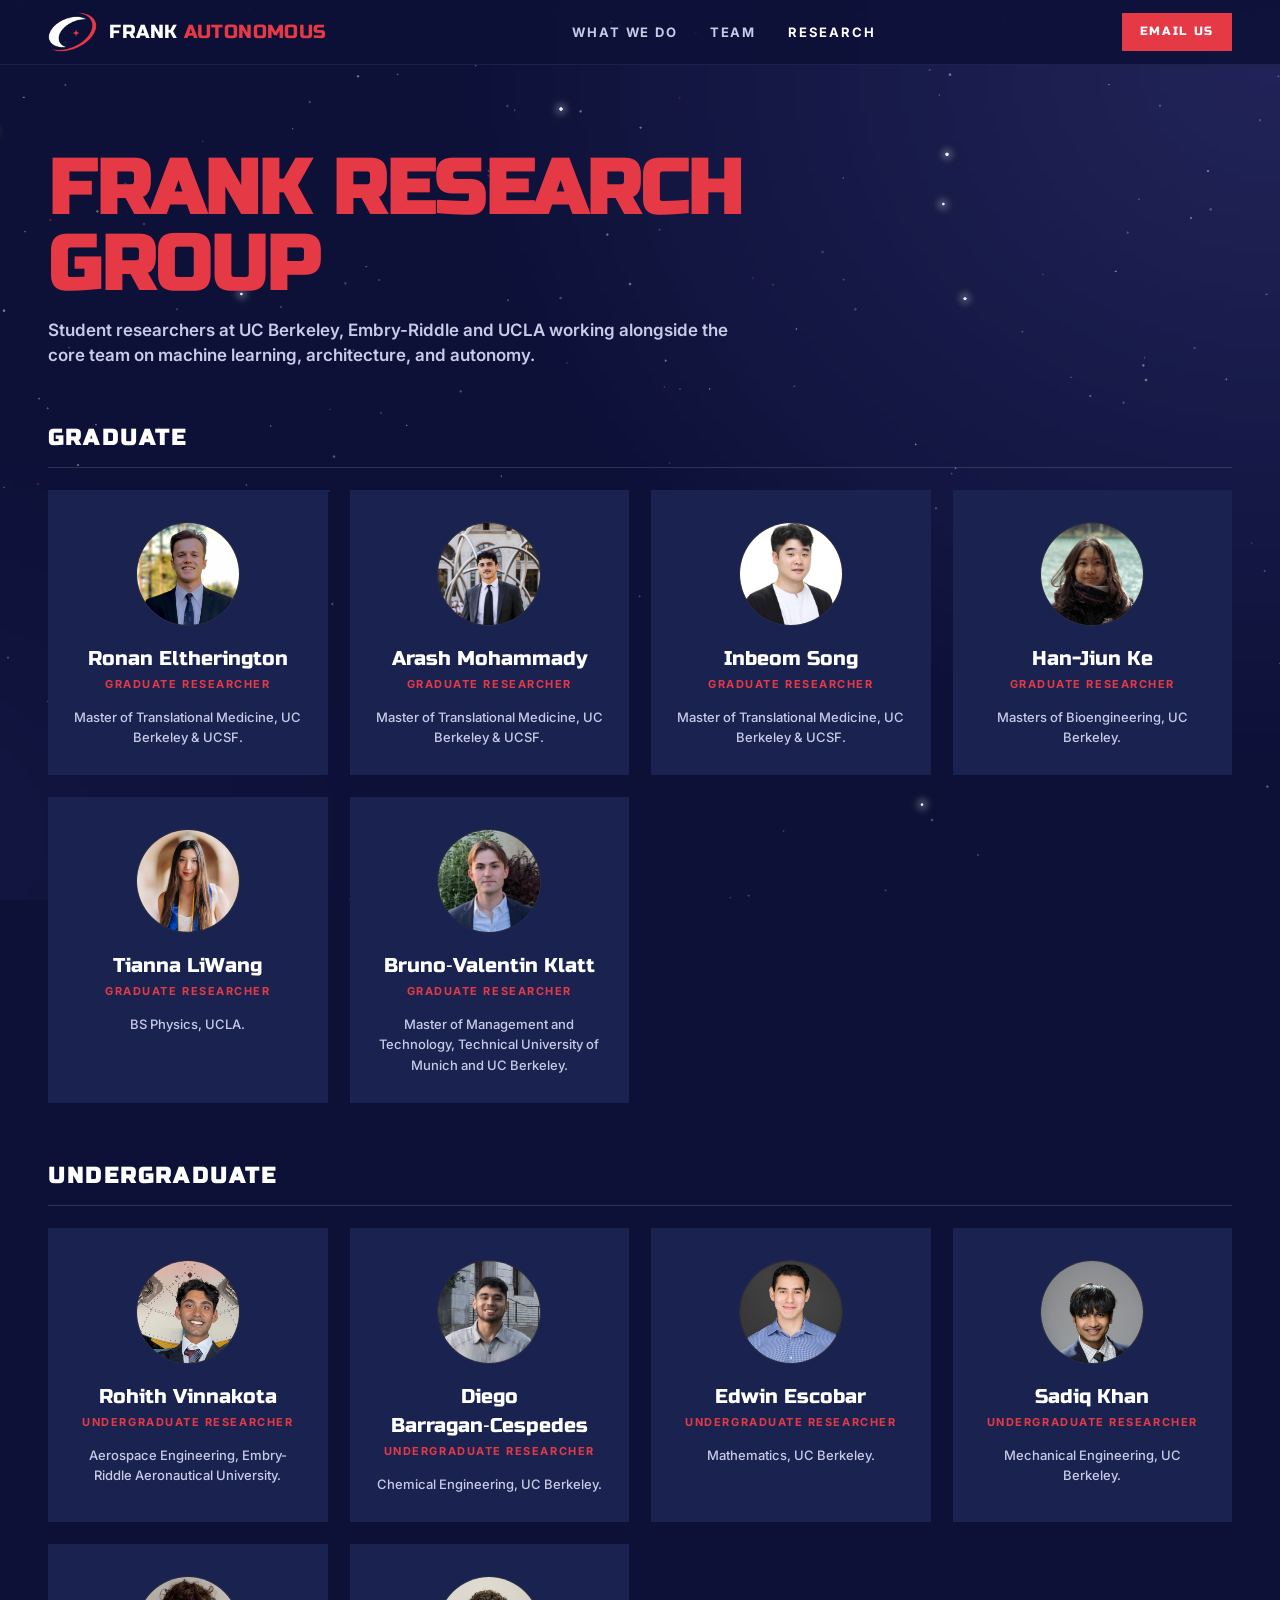
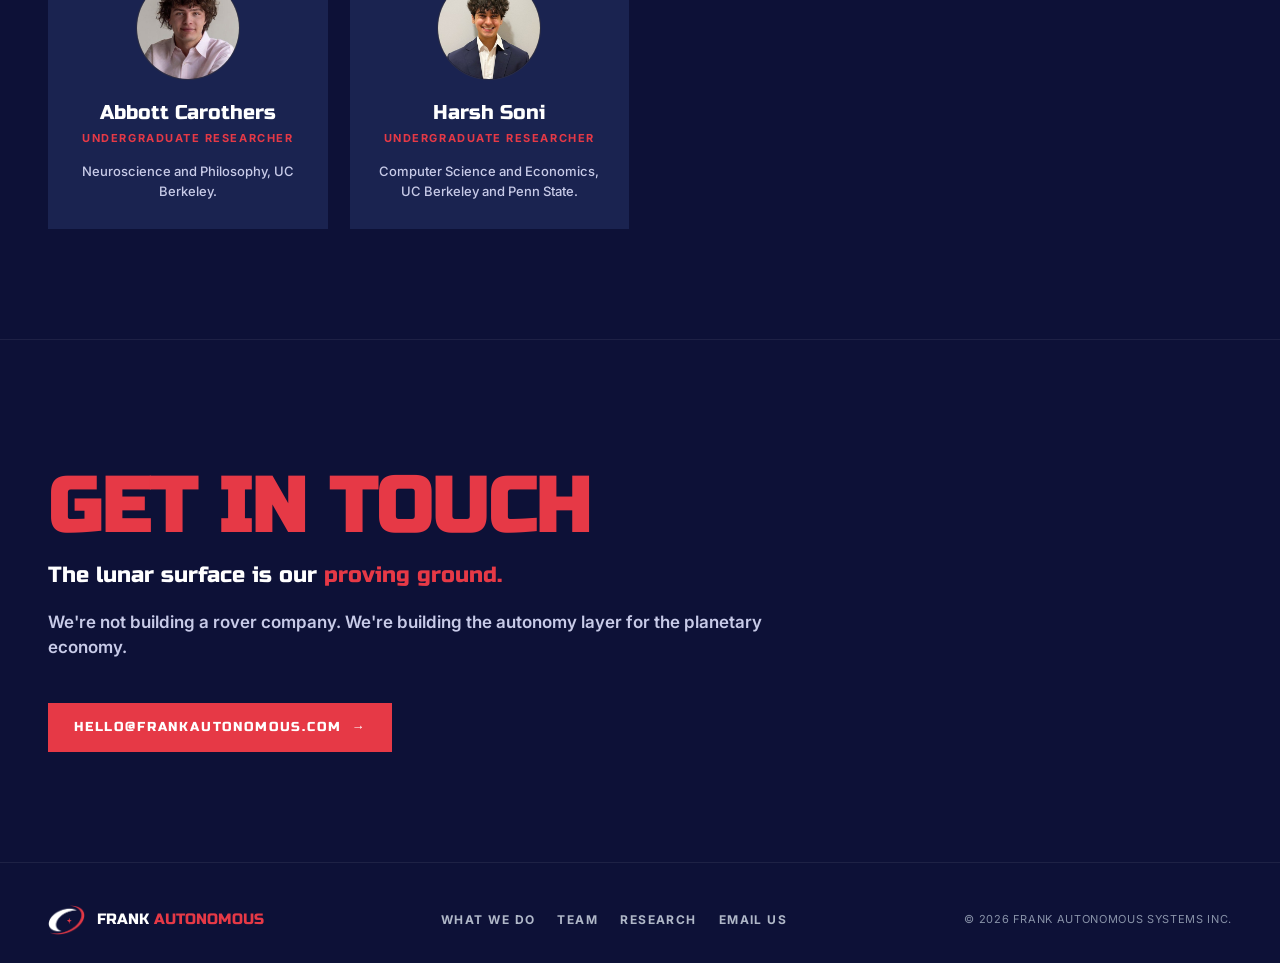
==== research/index.html @ 8f6e89c5 "Bring the site in line with the October deck Two partners join the home page: Alabama Space Accelera" ====
<!DOCTYPE html>
<html lang="en">
<head>
<meta charset="UTF-8" />
<meta name="viewport" content="width=device-width, initial-scale=1.0" />
<title>Research Group | FRANK Autonomous</title>
<meta name="description" content="Student researchers at UC Berkeley, Embry-Riddle and UCLA working alongside the core team on machine learning, architecture, and autonomy." />
<link rel="icon" type="image/png" href="/img/brand/favicon.png" />
<link rel="canonical" href="https://frankautonomous.com/research/" />

<!-- Open Graph / Twitter for link previews -->
<meta property="og:type" content="website" />
<meta property="og:url" content="https://frankautonomous.com/research/" />
<meta property="og:title" content="Research Group | FRANK Autonomous" />
<meta property="og:description" content="Student researchers at UC Berkeley, Embry-Riddle and UCLA working alongside the core team on machine learning, architecture, and autonomy." />
<meta property="og:image" content="https://frankautonomous.com/img/brand/og-card.png" />
<meta name="twitter:card" content="summary_large_image" />
<meta name="twitter:title" content="Research Group | FRANK Autonomous" />
<meta name="twitter:description" content="Student researchers at UC Berkeley, Embry-Riddle and UCLA working alongside the core team on machine learning, architecture, and autonomy." />
<meta name="twitter:image" content="https://frankautonomous.com/img/brand/og-card.png" />

<link rel="preconnect" href="https://fonts.googleapis.com" />
<link rel="preconnect" href="https://fonts.gstatic.com" crossorigin />
<link href="https://fonts.googleapis.com/css2?family=Russo+One&family=Inter:wght@400;500;600;700&display=swap" rel="stylesheet" />
<link rel="stylesheet" href="/css/site.css" />
</head>
<body>

<!-- ============== NAV ============== -->
<nav class="top">
  <div class="nav-inner">
    <a href="/" class="nav-brand">
      <img src="/img/brand/flight-mark.png" alt="FRANK Autonomous flight mark" />
      <span>FRANK <span class="as">AUTONOMOUS</span></span>
    </a>
    <div class="nav-links">
      <a href="/what/">What we do</a>
      <a href="/team/">Team</a>
      <a href="/research/" class="active">Research</a>
    </div>
    <a href="mailto:hello@frankautonomous.com" class="nav-cta">Email us</a>
    <button class="menu-toggle" aria-label="Menu" onclick="toggleMenu()">
      <svg width="24" height="24" viewBox="0 0 24 24" fill="none" stroke="currentColor" stroke-width="2">
        <line x1="3" y1="6"  x2="21" y2="6"/>
        <line x1="3" y1="12" x2="21" y2="12"/>
        <line x1="3" y1="18" x2="21" y2="18"/>
      </svg>
    </button>
  </div>
  <div class="mobile-menu" id="mobileMenu">
    <a href="/what/" onclick="toggleMenu()">What we do</a>
    <a href="/team/" onclick="toggleMenu()">Team</a>
    <a href="/research/" class="active" onclick="toggleMenu()">Research</a>
    <a href="mailto:hello@frankautonomous.com" onclick="toggleMenu()">Email us</a>
  </div>
</nav>

<section id="research" class="page">
  <div class="container">
    <div class="reveal">
      <h2 class="section-title">FRANK Research Group</h2>
      <p class="section-subtitle">
        Student researchers at UC Berkeley, Embry-Riddle and UCLA working alongside
        the core team on machine learning, architecture, and autonomy.
      </p>
    </div>

    <div class="subsection reveal">
      <h3 class="subsection-title">Graduate</h3>
      <div class="people-grid">
      <a class="member-card" href="https://www.linkedin.com/in/ronaneltherington/" target="_blank" rel="noopener noreferrer" aria-label="Ronan Eltherington on LinkedIn">
        <div class="member-photo">
          <img src="/img/people/ronan-eltherington.webp" alt="Ronan Eltherington" />
        </div>
        <div class="member-name">Ronan Eltherington</div>
        <div class="member-role">Graduate Researcher</div>
        <div class="member-bio">Master of Translational Medicine, UC Berkeley &amp; UCSF.</div>
      </a>
      <a class="member-card" href="https://www.linkedin.com/in/arash-mohammady07/" target="_blank" rel="noopener noreferrer" aria-label="Arash Mohammady on LinkedIn">
        <div class="member-photo">
          <img src="/img/people/arash-mohammady.webp" alt="Arash Mohammady" />
        </div>
        <div class="member-name">Arash Mohammady</div>
        <div class="member-role">Graduate Researcher</div>
        <div class="member-bio">Master of Translational Medicine, UC Berkeley &amp; UCSF.</div>
      </a>
      <a class="member-card" href="https://www.linkedin.com/in/inbeom-song-5173b2146/" target="_blank" rel="noopener noreferrer" aria-label="Inbeom Song on LinkedIn">
        <div class="member-photo">
          <img src="/img/people/inbeom-song.jpg" alt="Inbeom Song" />
        </div>
        <div class="member-name">Inbeom Song</div>
        <div class="member-role">Graduate Researcher</div>
        <div class="member-bio">Master of Translational Medicine, UC Berkeley &amp; UCSF.</div>
      </a>
      <a class="member-card" href="https://www.linkedin.com/in/han-jiun-ke/" target="_blank" rel="noopener noreferrer" aria-label="Han-Jiun Ke on LinkedIn">
        <div class="member-photo">
          <img src="/img/people/han-jiun-ke.jpg" alt="Han-Jiun Ke" />
        </div>
        <div class="member-name">Han-Jiun Ke</div>
        <div class="member-role">Graduate Researcher</div>
        <div class="member-bio">Masters of Bioengineering, UC Berkeley.</div>
      </a>
      <a class="member-card" href="https://www.linkedin.com/in/tianna-liwang/" target="_blank" rel="noopener noreferrer" aria-label="Tianna LiWang on LinkedIn">
        <div class="member-photo">
          <img src="/img/people/tianna-liwang.jpg" alt="Tianna LiWang" />
        </div>
        <div class="member-name">Tianna LiWang</div>
        <div class="member-role">Graduate Researcher</div>
        <div class="member-bio">BS Physics, UCLA.</div>
      </a>
      <a class="member-card" href="https://www.linkedin.com/in/bruno-valentin-klatt-a402b2197/" target="_blank" rel="noopener noreferrer" aria-label="Bruno-Valentin Klatt on LinkedIn">
        <div class="member-photo">
          <img src="/img/people/bruno-valentin-klatt.jpg" alt="Bruno-Valentin Klatt" />
        </div>
        <div class="member-name">Bruno&#8209;Valentin Klatt</div>
        <div class="member-role">Graduate Researcher</div>
        <div class="member-bio">Master of Management and Technology, Technical University of Munich and UC Berkeley.</div>
      </a>
      </div>
    </div>

    <div class="subsection reveal">
      <h3 class="subsection-title">Undergraduate</h3>
      <div class="people-grid">
      <a class="member-card" href="https://www.linkedin.com/in/rohith-vinnakota/" target="_blank" rel="noopener noreferrer" aria-label="Rohith Vinnakota on LinkedIn">
        <div class="member-photo">
          <img src="/img/people/rohith-vinnakota.jpg" alt="Rohith Vinnakota" />
        </div>
        <div class="member-name">Rohith Vinnakota</div>
        <div class="member-role">Undergraduate Researcher</div>
        <div class="member-bio">Aerospace Engineering, Embry-Riddle Aeronautical University.</div>
      </a>
      <div class="member-card">
        <div class="member-photo">
          <img src="/img/people/diego-barragan-cespedes.jpg" alt="Diego Barragan-Cespedes" />
        </div>
        <div class="member-name">Diego Barragan&#8209;Cespedes</div>
        <div class="member-role">Undergraduate Researcher</div>
        <div class="member-bio">Chemical Engineering, UC Berkeley.</div>
      </div>
      <a class="member-card" href="https://www.linkedin.com/in/edwin-escobar04/" target="_blank" rel="noopener noreferrer" aria-label="Edwin Escobar on LinkedIn">
        <div class="member-photo">
          <img src="/img/people/edwin-escobar.jpg" alt="Edwin Escobar" />
        </div>
        <div class="member-name">Edwin Escobar</div>
        <div class="member-role">Undergraduate Researcher</div>
        <div class="member-bio">Mathematics, UC Berkeley.</div>
      </a>
      <a class="member-card" href="https://www.linkedin.com/in/sadiq-khan-317776371/" target="_blank" rel="noopener noreferrer" aria-label="Sadiq Khan on LinkedIn">
        <div class="member-photo">
          <img src="/img/people/sadiq-khan.jpg" alt="Sadiq Khan" />
        </div>
        <div class="member-name">Sadiq Khan</div>
        <div class="member-role">Undergraduate Researcher</div>
        <div class="member-bio">Mechanical Engineering, UC Berkeley.</div>
      </a>
      <div class="member-card">
        <div class="member-photo">
          <img src="/img/people/abbott-carothers.jpg" alt="Abbott Carothers" />
        </div>
        <div class="member-name">Abbott Carothers</div>
        <div class="member-role">Undergraduate Researcher</div>
        <div class="member-bio">Neuroscience and Philosophy, UC Berkeley.</div>
      </div>
      <a class="member-card" href="https://www.linkedin.com/in/harsh-soni46/" target="_blank" rel="noopener noreferrer" aria-label="Harsh Soni on LinkedIn">
        <div class="member-photo">
          <img src="/img/people/harsh-soni.jpg" alt="Harsh Soni" />
        </div>
        <div class="member-name">Harsh Soni</div>
        <div class="member-role">Undergraduate Researcher</div>
        <div class="member-bio">Computer Science and Economics, UC Berkeley and Penn State.</div>
      </a>
      </div>
</div>
  </div>
</section>

<section id="contact" class="cta-section">
  <div class="container">
    <div class="cta-head reveal">
      <h2>Get in touch</h2>
      <div class="cta-sub">The lunar surface is our <span class="accent">proving ground.</span></div>
      <div class="cta-vision">We're not building a rover company. We're building the autonomy layer for the planetary economy.</div>
    </div>

    <div class="ask-cta reveal">
      <a href="mailto:hello@frankautonomous.com" class="btn btn-primary">
        hello@frankautonomous.com <span class="arr">→</span>
      </a>
    </div>
  </div>
</section>

<footer>
  <div class="container">
    <div class="footer-grid">
      <div class="footer-brand">
        <img src="/img/brand/flight-mark.png" alt="FRANK Autonomous flight mark" />
        <span>FRANK <span class="as">AUTONOMOUS</span></span>
      </div>
      <div class="footer-links">
        <a href="/what/">What we do</a>
        <a href="/team/">Team</a>
        <a href="/research/">Research</a>
          <a href="mailto:hello@frankautonomous.com">Email us</a>
      </div>
      <div class="footer-meta">© 2026 FRANK AUTONOMOUS SYSTEMS INC.</div>
    </div>
  </div>
</footer>

<script src="/js/site.js"></script>

</body>
</html>
---- css/site.css ----
:root {
    /* Brand kit - June 2026 */
    --deep-space:   #0D1137;   /* Deep Space - backgrounds */
    --orbit-indigo: #1A2350;   /* Orbit Indigo - cards, panels */
    --indigo-hover: #232D5F;   /* hover state, derived */
    --space-deep:   #080B26;   /* darkest, derived */

    --signal-red:   #E63946;   /* Signal Red - Command, default accent */
    --red-deep:     #C42F3B;

    --lunar-white:  #FFFFFF;   /* Lunar White - titles, FRANK */
    --starlight:    #C8CBE8;   /* Starlight - body text on dark */
    --slate:        #B0B8C8;   /* Slate - secondary text */
    --muted:        #8892A8;   /* Muted - captions */

    --line:        rgba(255,255,255,0.07);
    --line-2:      rgba(255,255,255,0.14);

    --display: 'Russo One', sans-serif;
    --body:    'Inter', sans-serif;

    --max: 1240px;
  }

  * { margin: 0; padding: 0; box-sizing: border-box; }
  html { scroll-behavior: smooth; }
  body {
    background: var(--deep-space);
    color: var(--lunar-white);
    font-family: var(--body);
    font-weight: 400;
    line-height: 1.45;
    overflow-x: hidden;
    -webkit-font-smoothing: antialiased;
  }
  a { color: inherit; text-decoration: none; }
  img { max-width: 100%; display: block; }

  /* Deep Space starfield (fixed pseudo-element - mobile-safe) */
  body::before {
    content: '';
    position: fixed; inset: 0;
    background: url('/img/brand/bg-starfield.png') center / cover no-repeat var(--deep-space);
    pointer-events: none;
    z-index: 0;
  }

  .container { max-width: var(--max); margin: 0 auto; padding: 0 28px; position: relative; z-index: 1; }

  /* ========== NAV ========== */
  nav.top {
    position: fixed; top: 0; left: 0; right: 0;
    z-index: 100;
    background: rgba(13,17,55,0.88);
    border-bottom: 1px solid var(--line);
  }
  .nav-inner {
    max-width: var(--max);
    margin: 0 auto;
    padding: 12px 28px;
    display: flex;
    align-items: center;
    justify-content: space-between;
  }
  .nav-brand {
    display: flex; align-items: center; gap: 12px;
    font-family: var(--display);
    font-size: 19px;
    letter-spacing: 0.02em;
  }
  .nav-brand img { height: 40px; width: auto; }
  .nav-brand .as { color: var(--signal-red); }

  .nav-links { display: flex; gap: 32px; align-items: center; }
  .nav-links a {
    font-family: var(--body);
    font-size: 13px;
    font-weight: 700;
    letter-spacing: 0.14em;
    text-transform: uppercase;
    color: var(--starlight);
    transition: color 0.15s;
  }
  .nav-links a:hover { color: var(--signal-red); }
  .nav-links a.active { color: var(--lunar-white); }

  .nav-cta {
    padding: 10px 18px;
    background: var(--signal-red);
    color: var(--lunar-white);
    font-family: var(--display);
    font-size: 12px;
    letter-spacing: 0.14em;
    text-transform: uppercase;
    border: none;
    cursor: pointer;
    transition: background 0.15s;
  }
  .nav-cta:hover { background: var(--red-deep); }

  .menu-toggle { display: none; background: none; border: none; color: var(--lunar-white); cursor: pointer; }

  /* ========== HERO ========== */
  .hero {
    min-height: calc(100vh - 64px);
    padding: 110px 0 90px;
    position: relative;
    display: flex;
    align-items: center;
  }
  .hero-grid {
    display: flex;
    flex-direction: column;
    align-items: center;
    text-align: center;
    gap: 36px;
    width: 100%;
  }

  /* Stacked lockup: flight mark left, FRANK / AUTONOMOUS right */
  .hero-lockup {
    display: flex;
    align-items: center;
    justify-content: center;
    gap: clamp(26px, 4vw, 48px);
  }
  .hero-lockup img {
    width: clamp(150px, 21vw, 235px);
    height: auto;
  }
  h1.hero-title {
    font-family: var(--display);
    font-size: clamp(56px, 9vw, 118px);
    line-height: 0.95;
    letter-spacing: 0.01em;
    text-align: left;
    margin-bottom: 0;
  }
  h1.hero-title .as {
    display: block;
    color: var(--signal-red);
    font-size: 0.475em;
    letter-spacing: 0.06em;
    line-height: 1.15;
  }

  .hero-sub {
    font-size: 22px;
    font-weight: 600;
    color: var(--starlight);
    max-width: 600px;
    margin: 0 auto;
    line-height: 1.35;
  }
  .hero-sub strong { color: var(--lunar-white); font-weight: 700; }

  .hero-actions { display: flex; gap: 14px; flex-wrap: wrap; justify-content: center; }

  /* Proof-of-work chip strip beneath hero copy */
  .proof-strip {
    display: flex;
    flex-wrap: wrap;
    gap: 10px;
    justify-content: center;
    max-width: 720px;
    margin: 0 auto;
  }
  .proof-chip {
    font-family: var(--body);
    font-size: 11px;
    letter-spacing: 0.14em;
    text-transform: uppercase;
    color: var(--starlight);
    padding: 7px 12px;
    border: 1px solid var(--line-2);
    background: rgba(255,255,255,0.02);
  }
  .proof-chip .dot {
    display: inline-block;
    width: 6px; height: 6px;
    background: var(--signal-red);
    border-radius: 50%;
    margin-right: 8px;
    vertical-align: middle;
  }
  .proof-break { flex-basis: 100%; height: 0; }
  .proof-chip.hl {
    border-color: rgba(230,57,70,0.5);
    color: var(--lunar-white);
  }

  .btn {
    padding: 15px 26px;
    font-family: var(--display);
    font-size: 13px;
    letter-spacing: 0.14em;
    text-transform: uppercase;
    cursor: pointer;
    transition: background 0.15s, color 0.15s;
    border: none;
    display: inline-flex;
    align-items: center;
    gap: 10px;
  }
  .btn-primary { background: var(--signal-red); color: var(--lunar-white); }
  .btn-primary:hover { background: var(--red-deep); }
  .btn-ghost {
    background: transparent;
    color: var(--lunar-white);
    border: 1px solid var(--line-2);
  }
  .btn-ghost:hover { border-color: var(--signal-red); color: var(--signal-red); }
  .btn .arr { transition: transform 0.15s; }
  .btn:hover .arr { transform: translateX(4px); }

  /* ========== SECTIONS ========== */
  section { padding: 110px 0; position: relative; }
  section.page { padding-top: 152px; }

  h2.section-title {
    font-family: var(--display);
    font-size: clamp(40px, 6vw, 76px);
    line-height: 1.0;
    letter-spacing: -0.005em;
    color: var(--signal-red);
    text-transform: uppercase;
    margin-bottom: 14px;
    max-width: 900px;
  }
  h2.section-title.white { color: var(--lunar-white); }
  h2.section-title.white .accent { color: var(--signal-red); }
  h2.section-title .accent { color: var(--lunar-white); }

  .section-subtitle {
    font-family: var(--body);
    font-weight: 600;
    font-size: 17px;
    color: var(--starlight);
    margin-bottom: 56px;
    max-width: 720px;
  }

  /* ========== SOLUTION CARDS ========== */
  .solution-grid {
    display: grid;
    grid-template-columns: repeat(3, 1fr);
    gap: 22px;
  }
  .sol-card {
    background: var(--orbit-indigo);
    padding: 44px 32px 38px;
    text-align: center;
    transition: background 0.2s;
  }
  .sol-card:hover { background: var(--indigo-hover); }
  .sol-card .icon {
    width: 64px; height: 64px;
    margin: 4px auto 24px;
    color: var(--lunar-white);
  }
  .sol-card h3 {
    font-family: var(--display);
    font-size: 22px;
    color: var(--signal-red);
    letter-spacing: 0.05em;
    margin-bottom: 16px;
  }
  .sol-card .expand {
    font-size: 11px;
    font-weight: 500;
    letter-spacing: 0.12em;
    text-transform: uppercase;
    color: var(--muted);
    margin: -10px 0 14px;
  }
  .sol-card p {
    color: var(--starlight);
    font-size: 15px;
    font-weight: 600;
    line-height: 1.5;
  }

  /* ========== PEOPLE ========== */
  /* Every person - team, advisory board, research group - gets the same box:
     one four-column grid, so cards match in width across sections and in
     height across a row. */
  .people-grid {
    display: grid;
    grid-template-columns: repeat(4, 1fr);
    gap: 22px;
  }
  /* The Team is three people; three across fills the row instead of
     leaving a fourth column empty. */
  .people-grid.three { grid-template-columns: repeat(3, 1fr); }
  /* The Team is the section investors look at first, and its cards are wider
     than the four-across ones, so the avatars scale up to match. */
  .people-grid.three .member-photo {
    width: 150px;
    height: 150px;
    margin-bottom: 22px;
  }
  .member-card {
    display: flex;
    flex-direction: column;
    padding: 32px 26px 28px;
    background: var(--orbit-indigo);
    text-align: center;
    transition: background 0.2s;
  }
  .member-card:hover { background: var(--indigo-hover); }
  .member-photo {
    width: 104px;
    height: 104px;
    border-radius: 50%;
    background: var(--space-deep);
    border: 1px solid var(--line-2);
    display: flex; align-items: center; justify-content: center;
    margin: 0 auto 18px;
    color: var(--muted);
    font-family: var(--body);
    font-size: 11px;
    letter-spacing: 0.1em;
    text-transform: uppercase;
    overflow: hidden;
  }
  .member-photo img { width: 100%; height: 100%; object-fit: cover; }
  .member-name {
    font-family: var(--display);
    font-size: 20px;
    margin-bottom: 4px;
  }
  .member-role {
    font-family: var(--body);
    font-weight: 700;
    font-size: 11px;
    color: var(--signal-red);
    letter-spacing: 0.14em;
    text-transform: uppercase;
    margin-bottom: 14px;
  }
  .member-bio {
    color: var(--starlight);
    font-size: 13px;
    font-weight: 500;
    line-height: 1.55;
  }

  .member-card:focus-visible {
    outline: 2px solid var(--signal-red);
    outline-offset: 3px;
  }

  /* ========== SUBSECTIONS (Research Group tiers) ========== */
  .subsection + .subsection { margin-top: 58px; }
  .subsection-title {
    font-family: var(--display);
    font-size: 22px;
    letter-spacing: 0.1em;
    text-transform: uppercase;
    color: var(--lunar-white);
    margin: 0 0 22px;
    padding-bottom: 12px;
    border-bottom: 1px solid var(--line-2);
  }

  /* Placeholder (unfilled) slots */
  .member-card.open {
    background: transparent;
    border: 1px dashed var(--line-2);
    display: flex;
    flex-direction: column;
    justify-content: center;
  }
  .member-card.open:hover {
    background: rgba(255,255,255,0.02);
    border-color: rgba(230,57,70,0.45);
  }
  .member-card.open .member-photo {
    background: transparent;
    border-style: dashed;
    color: var(--muted);
    font-family: var(--display);
    font-size: 18px;
    letter-spacing: 0.08em;
  }
  .member-card.open .member-name {
    color: var(--slate);
    font-size: 17px;
  }
  .member-card.open .member-role { color: var(--muted); margin-bottom: 0; }

  /* ========== PARTNERS ========== */
  .partners-grid {
    display: grid;
    grid-template-columns: repeat(3, 1fr);
    gap: 18px;
  }
  .partner-card {
    background: var(--orbit-indigo);
    border: 1px solid var(--line);
    min-height: 132px;
    padding: 26px 22px;
    display: flex;
    flex-direction: column;
    align-items: center;
    justify-content: flex-start;
    gap: 16px;
    text-align: center;
    transition: background 0.2s, border-color 0.2s;
  }
  .partner-card.no-logo { justify-content: center; }
  /* Supplied logos are dark-on-white or full-bleed colour, so they sit on a
     light plate rather than straight on the Deep Space panel. */
  .partner-logo {
    width: 100%;
    height: 104px;
    background: var(--lunar-white);
    display: flex;
    align-items: center;
    justify-content: center;
    padding: 16px 22px;
  }
  .partner-logo img { max-height: 100%; max-width: 100%; width: auto; object-fit: contain; }
  .partner-card:hover {
    background: var(--indigo-hover);
    border-color: rgba(230,57,70,0.4);
  }
  .partner-card:focus-visible {
    outline: 2px solid var(--signal-red);
    outline-offset: 3px;
  }
  .partner-name {
    font-family: var(--display);
    font-size: clamp(16px, 1.5vw, 19px);
    line-height: 1.22;
    letter-spacing: 0.02em;
  }

  /* ========== CTA / CONTACT ========== */
  .cta-section {
    padding: 130px 0 110px;
    border-top: 1px solid var(--line);
  }
  .cta-head { text-align: left; max-width: 920px; }
  .cta-section h2 {
    font-family: var(--display);
    font-size: clamp(40px, 6vw, 76px);
    line-height: 1.0;
    margin-bottom: 14px;
    text-transform: uppercase;
    color: var(--signal-red);
  }
  .cta-section h2 .accent { color: var(--lunar-white); }
  .cta-section .cta-sub {
    font-family: var(--display);
    font-size: 22px;
    color: var(--lunar-white);
    margin-bottom: 8px;
  }
  .cta-section .cta-sub .accent { color: var(--signal-red); }
  .cta-section .cta-vision {
    font-family: var(--body);
    font-weight: 600;
    font-size: 17px;
    color: var(--starlight);
    line-height: 1.5;
    max-width: 720px;
    margin-top: 18px;
  }
  .ask-cta { margin-top: 42px; }

  /* ========== FOOTER ========== */
  footer {
    padding: 42px 0 28px;
    border-top: 1px solid var(--line);
  }
  .footer-grid {
    display: flex;
    justify-content: space-between;
    align-items: center;
    flex-wrap: wrap;
    gap: 22px;
  }
  .footer-brand {
    display: flex;
    align-items: center;
    gap: 12px;
    font-family: var(--display);
    font-size: 15px;
  }
  .footer-brand img { height: 30px; width: auto; }
  .footer-brand .as { color: var(--signal-red); }
  .footer-meta {
    font-family: var(--body);
    font-size: 11px;
    color: var(--muted);
    letter-spacing: 0.06em;
  }
  .footer-links { display: flex; flex-wrap: wrap; gap: 12px 22px; }
  .footer-links a {
    font-family: var(--body);
    font-weight: 700;
    font-size: 12px;
    color: var(--slate);
    transition: color 0.15s;
    text-transform: uppercase;
    letter-spacing: 0.12em;
  }
  .footer-links a:hover { color: var(--signal-red); }

  /* ========== SCROLL REVEAL ========== */
  .reveal {
    opacity: 0;
    transform: translateY(18px);
    transition: opacity 0.7s ease, transform 0.7s ease;
  }
  .reveal.in {
    opacity: 1;
    transform: translateY(0);
  }

  /* ========== RESPONSIVE ========== */
  @media (max-width: 900px) {
    .nav-links { display: none; }
    .menu-toggle { display: block; }
    .nav-cta { display: none; }
    .hero { padding-top: 110px; }
    .hero-lockup { flex-direction: column; gap: 30px; }
    .solution-grid { grid-template-columns: 1fr; }
    .people-grid, .people-grid.three { grid-template-columns: repeat(2, 1fr); }
    section { padding: 78px 0; }
    .footer-grid { flex-direction: column; align-items: flex-start; }
  }

  @media (max-width: 1080px) {
    .partners-grid { grid-template-columns: repeat(2, 1fr); }
  }

  /* The contact button carries a 25-character address; at the narrowest
     phone widths it needs to give back some padding and tracking. */
  @media (max-width: 400px) {
    .btn { padding: 14px 18px; font-size: 11px; letter-spacing: 0.1em; }
  }

  @media (max-width: 620px) {
    .people-grid, .people-grid.three { grid-template-columns: 1fr; }
  }

  @media (max-width: 520px) {
    .partners-grid { grid-template-columns: 1fr; }
  }

  /* Mobile menu */
  .mobile-menu {
    display: none;
    position: fixed; top: 64px; left: 0; right: 0;
    background: rgba(13,17,55,0.97);
    border-bottom: 1px solid var(--line);
    padding: 22px 28px;
    z-index: 99;
  }
  .mobile-menu.open { display: flex; flex-direction: column; gap: 16px; }
  .mobile-menu a {
    font-family: var(--body);
    font-weight: 700;
    font-size: 14px;
    letter-spacing: 0.12em;
    color: var(--starlight);
    text-transform: uppercase;
  }
  .mobile-menu a.active { color: var(--signal-red); }

  /* Copy-to-clipboard toast (email fallback) */
  .toast {
    position: fixed;
    left: 50%;
    bottom: 32px;
    transform: translateX(-50%) translateY(16px);
    background: var(--orbit-indigo);
    border: 1px solid var(--signal-red);
    color: var(--lunar-white);
    font-family: var(--body);
    font-weight: 600;
    font-size: 14px;
    padding: 13px 20px;
    z-index: 200;
    opacity: 0;
    pointer-events: none;
    transition: opacity 0.25s ease, transform 0.25s ease;
    box-shadow: 0 8px 30px rgba(0,0,0,0.45);
  }
  .toast.show {
    opacity: 1;
    transform: translateX(-50%) translateY(0);
  }
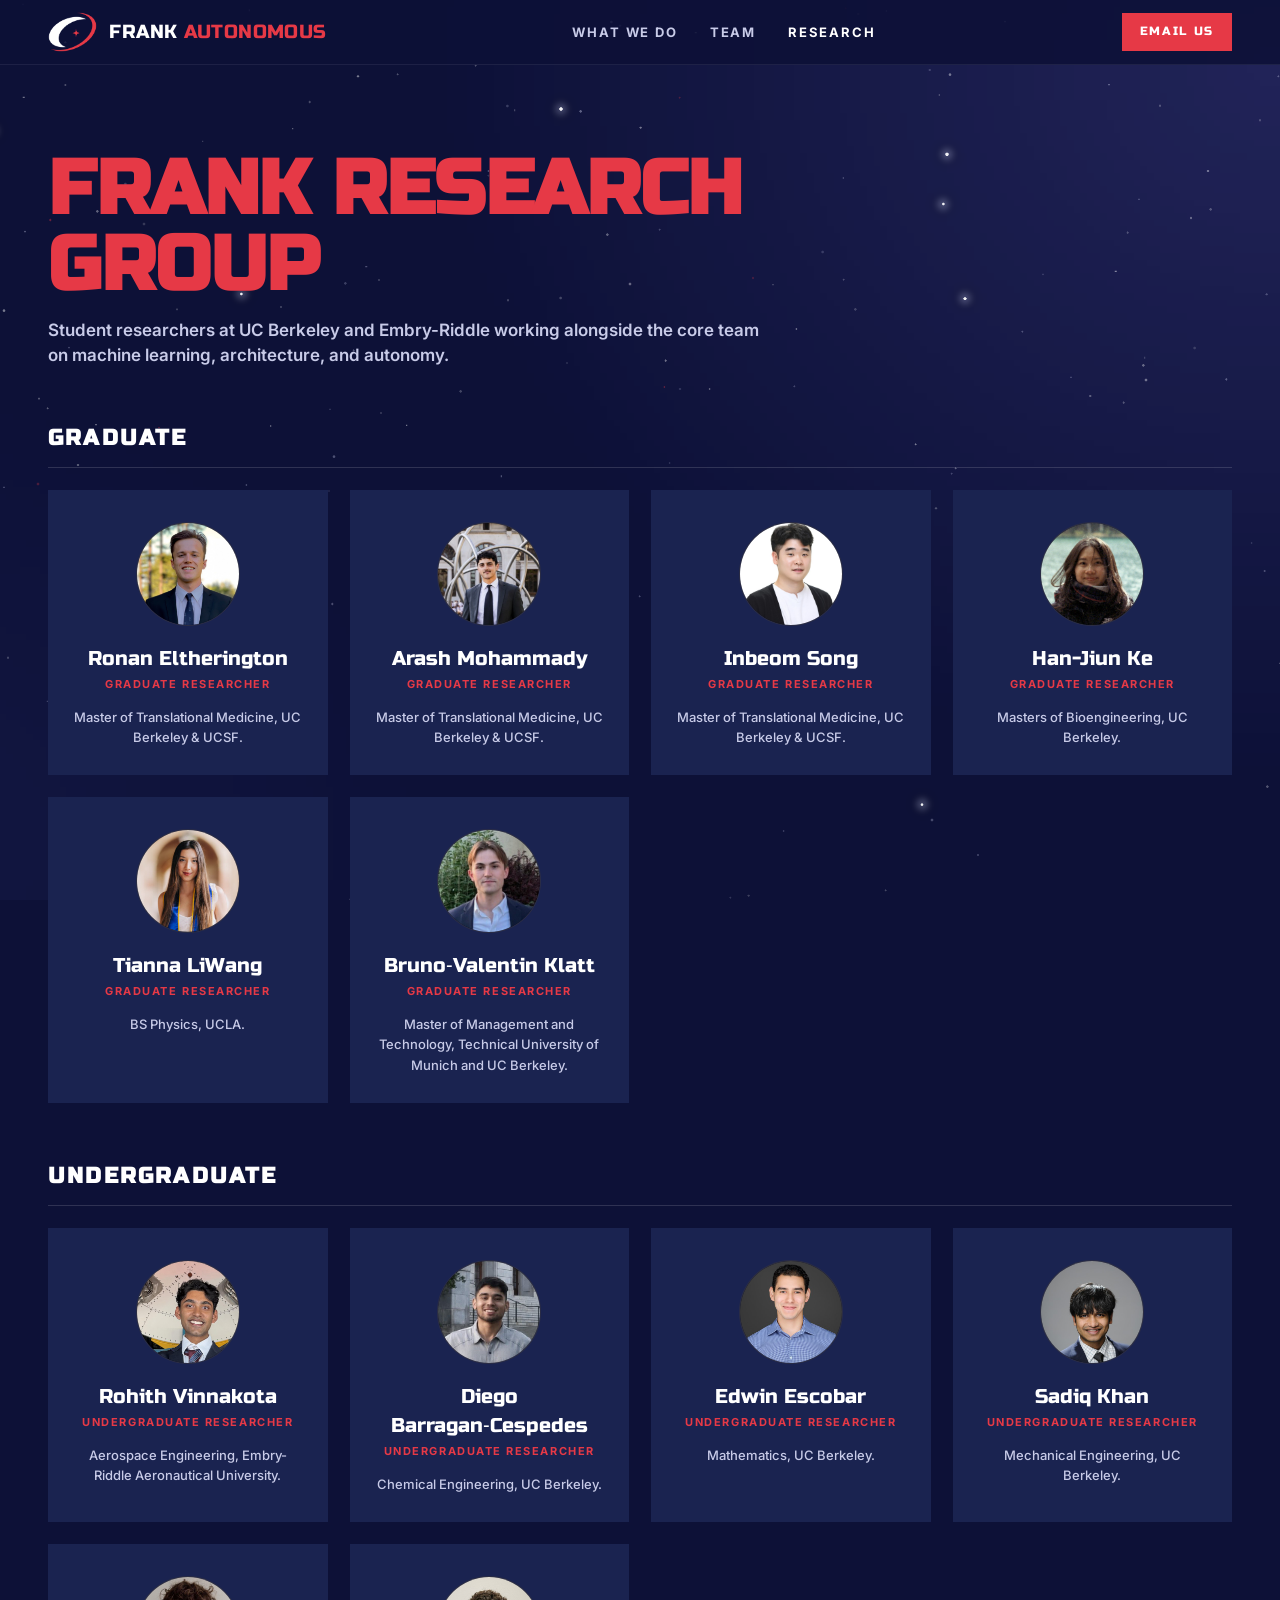
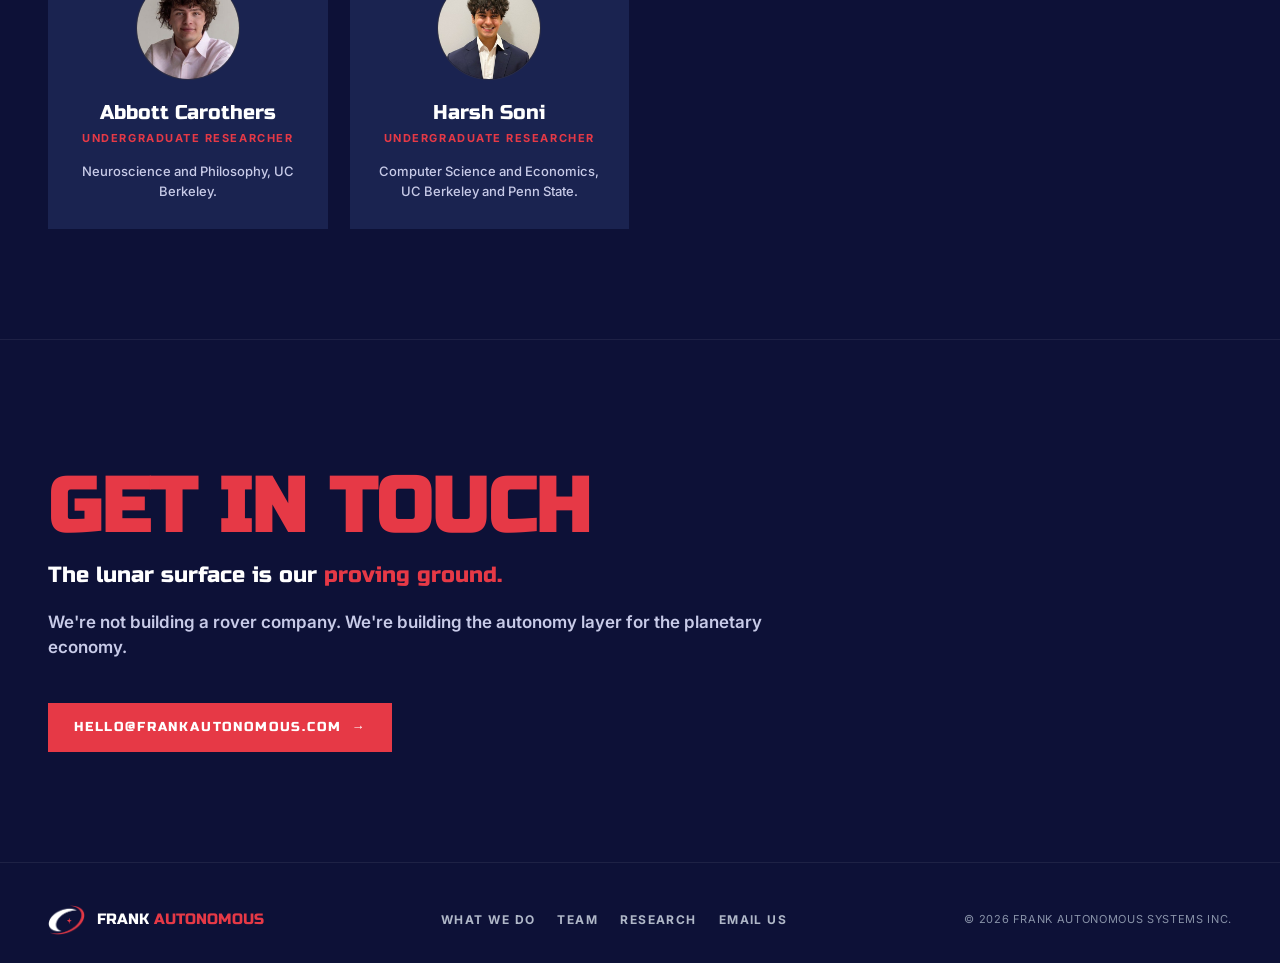
==== commit 195714ab: "Move the site to frank.space CNAME, canonical and link-preview URLs on all four pages now point at f" ====
--- a/research/index.html
+++ b/research/index.html
@@ -4,20 +4,20 @@
 <meta charset="UTF-8" />
 <meta name="viewport" content="width=device-width, initial-scale=1.0" />
 <title>Research Group | FRANK Autonomous</title>
-<meta name="description" content="Student researchers at UC Berkeley, Embry-Riddle and UCLA working alongside the core team on machine learning, architecture, and autonomy." />
+<meta name="description" content="Student researchers at UC Berkeley and Embry-Riddle working alongside the core team on machine learning, architecture, and autonomy." />
 <link rel="icon" type="image/png" href="/img/brand/favicon.png" />
-<link rel="canonical" href="https://frankautonomous.com/research/" />
+<link rel="canonical" href="https://frank.space/research/" />
 
 <!-- Open Graph / Twitter for link previews -->
 <meta property="og:type" content="website" />
-<meta property="og:url" content="https://frankautonomous.com/research/" />
+<meta property="og:url" content="https://frank.space/research/" />
 <meta property="og:title" content="Research Group | FRANK Autonomous" />
-<meta property="og:description" content="Student researchers at UC Berkeley, Embry-Riddle and UCLA working alongside the core team on machine learning, architecture, and autonomy." />
-<meta property="og:image" content="https://frankautonomous.com/img/brand/og-card.png" />
+<meta property="og:description" content="Student researchers at UC Berkeley and Embry-Riddle working alongside the core team on machine learning, architecture, and autonomy." />
+<meta property="og:image" content="https://frank.space/img/brand/og-card.png" />
 <meta name="twitter:card" content="summary_large_image" />
 <meta name="twitter:title" content="Research Group | FRANK Autonomous" />
-<meta name="twitter:description" content="Student researchers at UC Berkeley, Embry-Riddle and UCLA working alongside the core team on machine learning, architecture, and autonomy." />
-<meta name="twitter:image" content="https://frankautonomous.com/img/brand/og-card.png" />
+<meta name="twitter:description" content="Student researchers at UC Berkeley and Embry-Riddle working alongside the core team on machine learning, architecture, and autonomy." />
+<meta name="twitter:image" content="https://frank.space/img/brand/og-card.png" />
 
 <link rel="preconnect" href="https://fonts.googleapis.com" />
 <link rel="preconnect" href="https://fonts.gstatic.com" crossorigin />
@@ -60,8 +60,8 @@
     <div class="reveal">
       <h2 class="section-title">FRANK Research Group</h2>
       <p class="section-subtitle">
-        Student researchers at UC Berkeley, Embry-Riddle and UCLA working alongside
-        the core team on machine learning, architecture, and autonomy.
+        Student researchers at UC Berkeley and Embry-Riddle working alongside the core
+        team on machine learning, architecture, and autonomy.
       </p>
     </div>
 
--- a/css/site.css
+++ b/css/site.css
@@ -241,9 +241,10 @@
   }
 
   /* ========== SOLUTION CARDS ========== */
+  /* One card (FRANK), held to the subtitle's width above it. */
   .solution-grid {
     display: grid;
-    grid-template-columns: repeat(3, 1fr);
+    grid-template-columns: minmax(0, 720px);
     gap: 22px;
   }
   .sol-card {
@@ -278,6 +279,45 @@
     font-size: 15px;
     font-weight: 600;
     line-height: 1.5;
+  }
+
+  /* ========== DEMO-1 ========== */
+  /* Field results under the FRANK card, in the same 720px column. */
+  .demo { max-width: 720px; margin-top: 58px; }
+  .demo-lede {
+    font-family: var(--display);
+    font-size: clamp(20px, 2.2vw, 26px);
+    line-height: 1.25;
+    color: var(--lunar-white);
+    margin-bottom: 10px;
+  }
+  .demo-when {
+    font-size: 15px;
+    font-weight: 500;
+    color: var(--slate);
+    margin-bottom: 26px;
+  }
+  .demo-facts { border-top: 1px solid var(--line-2); }
+  .demo-facts div {
+    display: grid;
+    grid-template-columns: 140px 1fr;
+    gap: 24px;
+    padding: 16px 2px;
+    border-bottom: 1px solid var(--line);
+  }
+  .demo-facts dt {
+    font-weight: 700;
+    font-size: 11px;
+    letter-spacing: 0.14em;
+    text-transform: uppercase;
+    color: var(--muted);
+    padding-top: 3px;
+  }
+  .demo-facts dd {
+    font-size: 15px;
+    font-weight: 500;
+    line-height: 1.55;
+    color: var(--starlight);
   }
 
   /* ========== PEOPLE ========== */
@@ -544,6 +584,7 @@
 
   @media (max-width: 620px) {
     .people-grid, .people-grid.three { grid-template-columns: 1fr; }
+    .demo-facts div { grid-template-columns: 1fr; gap: 6px; }
   }
 
   @media (max-width: 520px) {
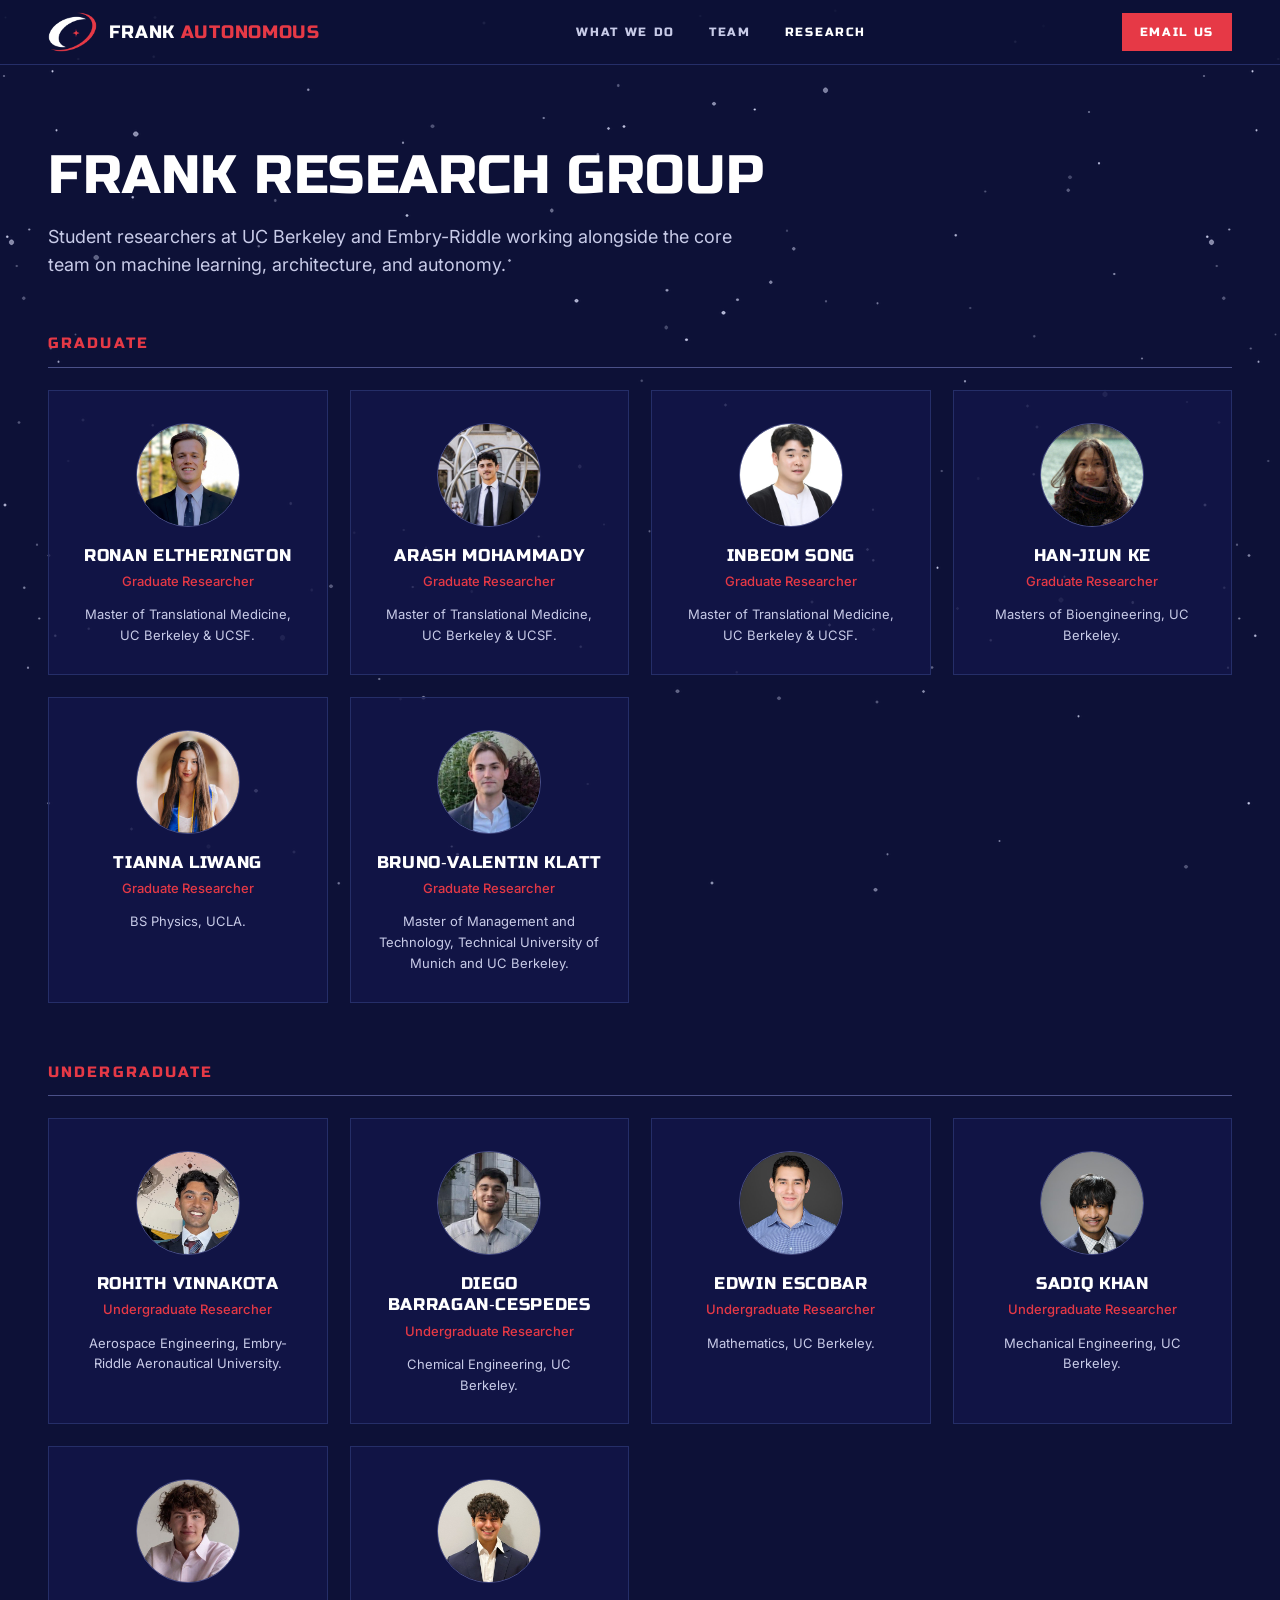
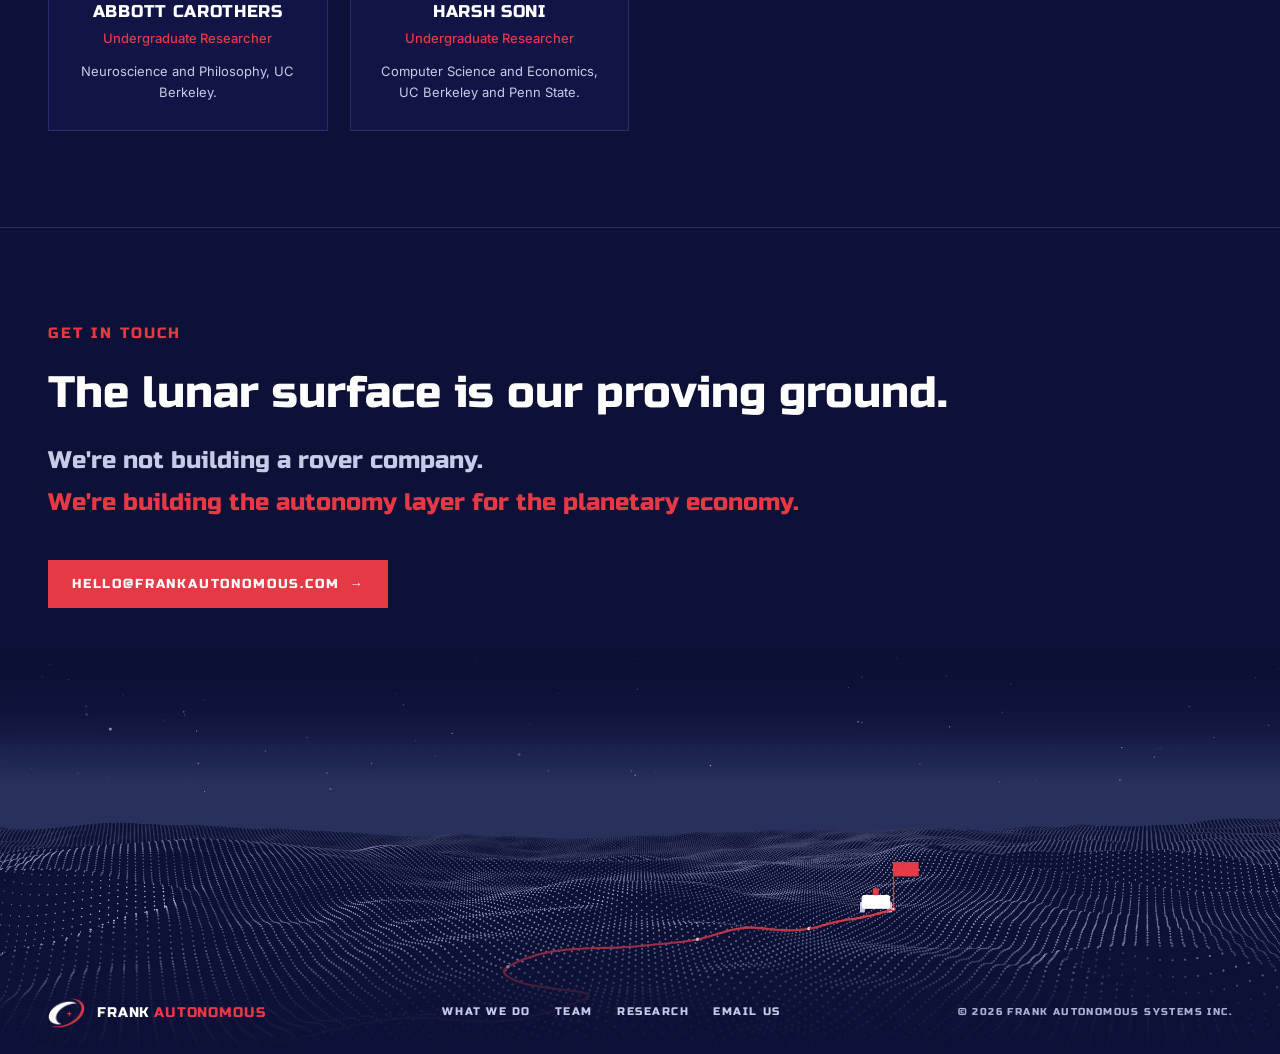
==== commit f5a421af: "Restyle the site after the pitch deck The site now shares the deck's look: the lunar point mesh repl" ====
--- a/research/index.html
+++ b/research/index.html
@@ -13,16 +13,16 @@
 <meta property="og:url" content="https://frank.space/research/" />
 <meta property="og:title" content="Research Group | FRANK Autonomous" />
 <meta property="og:description" content="Student researchers at UC Berkeley and Embry-Riddle working alongside the core team on machine learning, architecture, and autonomy." />
-<meta property="og:image" content="https://frank.space/img/brand/og-card.png" />
+<meta property="og:image" content="https://frank.space/img/brand/og-card.jpg" />
 <meta name="twitter:card" content="summary_large_image" />
 <meta name="twitter:title" content="Research Group | FRANK Autonomous" />
 <meta name="twitter:description" content="Student researchers at UC Berkeley and Embry-Riddle working alongside the core team on machine learning, architecture, and autonomy." />
-<meta name="twitter:image" content="https://frank.space/img/brand/og-card.png" />
+<meta name="twitter:image" content="https://frank.space/img/brand/og-card.jpg" />
 
 <link rel="preconnect" href="https://fonts.googleapis.com" />
 <link rel="preconnect" href="https://fonts.gstatic.com" crossorigin />
 <link href="https://fonts.googleapis.com/css2?family=Russo+One&family=Inter:wght@400;500;600;700&display=swap" rel="stylesheet" />
-<link rel="stylesheet" href="/css/site.css" />
+<link rel="stylesheet" href="/css/site.css?v=2" />
 </head>
 <body>
 
@@ -179,8 +179,8 @@
   <div class="container">
     <div class="cta-head reveal">
       <h2>Get in touch</h2>
-      <div class="cta-sub">The lunar surface is our <span class="accent">proving ground.</span></div>
-      <div class="cta-vision">We're not building a rover company. We're building the autonomy layer for the planetary economy.</div>
+      <div class="cta-sub">The lunar surface is our proving ground.</div>
+      <div class="cta-vision">We're not building a rover company. <span class="accent">We're building the autonomy layer for the planetary economy.</span></div>
     </div>
 
     <div class="ask-cta reveal">
--- a/css/site.css
+++ b/css/site.css
@@ -1,25 +1,28 @@
   :root {
     /* Brand kit - June 2026 */
     --deep-space:   #0D1137;   /* Deep Space - backgrounds */
-    --orbit-indigo: #1A2350;   /* Orbit Indigo - cards, panels */
-    --indigo-hover: #232D5F;   /* hover state, derived */
-    --space-deep:   #080B26;   /* darkest, derived */
-
-    --signal-red:   #E63946;   /* Signal Red - Command, default accent */
+    --orbit-indigo: #1A2350;   /* Orbit Indigo - hover, horizon glow */
+    --panel:        #14174A;   /* panel fill, from the deck's tables */
+    --panel-line:   #252E68;   /* panel border */
+    --rule:         #4A5088;   /* the thin rule under a title block */
+
+    --signal-red:   #E63946;   /* Signal Red - the only accent */
     --red-deep:     #C42F3B;
 
     --lunar-white:  #FFFFFF;   /* Lunar White - titles, FRANK */
     --starlight:    #C8CBE8;   /* Starlight - body text on dark */
-    --slate:        #B0B8C8;   /* Slate - secondary text */
-    --muted:        #8892A8;   /* Muted - captions */
-
-    --line:        rgba(255,255,255,0.07);
-    --line-2:      rgba(255,255,255,0.14);
+    --slate:        #A9AFD0;   /* secondary text */
+    --muted:        #8892A8;   /* captions */
 
     --display: 'Russo One', sans-serif;
     --body:    'Inter', sans-serif;
 
     --max: 1240px;
+    --gutter: 28px;
+
+    /* The mesh scenes never draw narrower than this, so the dots stay
+       readable on a phone; below it the scene is cropped, not shrunk. */
+    --scene-min: 1000px;
   }
 
   * { margin: 0; padding: 0; box-sizing: border-box; }
@@ -29,35 +32,35 @@
     color: var(--lunar-white);
     font-family: var(--body);
     font-weight: 400;
-    line-height: 1.45;
+    line-height: 1.5;
     overflow-x: hidden;
     -webkit-font-smoothing: antialiased;
   }
   a { color: inherit; text-decoration: none; }
   img { max-width: 100%; display: block; }
 
-  /* Deep Space starfield (fixed pseudo-element - mobile-safe) */
+  /* Deep Space with a star tile (fixed pseudo-element - mobile-safe) */
   body::before {
     content: '';
     position: fixed; inset: 0;
-    background: url('/img/brand/bg-starfield.png') center / cover no-repeat var(--deep-space);
+    background: url('/img/brand/stars.png') 0 0 / 1200px 1200px repeat var(--deep-space);
     pointer-events: none;
     z-index: 0;
   }
 
-  .container { max-width: var(--max); margin: 0 auto; padding: 0 28px; position: relative; z-index: 1; }
+  .container { max-width: var(--max); margin: 0 auto; padding: 0 var(--gutter); position: relative; z-index: 1; }
 
   /* ========== NAV ========== */
   nav.top {
     position: fixed; top: 0; left: 0; right: 0;
     z-index: 100;
-    background: rgba(13,17,55,0.88);
-    border-bottom: 1px solid var(--line);
+    background: rgba(13,17,55,0.9);
+    border-bottom: 1px solid var(--panel-line);
   }
   .nav-inner {
     max-width: var(--max);
     margin: 0 auto;
-    padding: 12px 28px;
+    padding: 12px var(--gutter);
     display: flex;
     align-items: center;
     justify-content: space-between;
@@ -65,17 +68,16 @@
   .nav-brand {
     display: flex; align-items: center; gap: 12px;
     font-family: var(--display);
-    font-size: 19px;
-    letter-spacing: 0.02em;
+    font-size: 18px;
+    letter-spacing: 0.04em;
   }
   .nav-brand img { height: 40px; width: auto; }
   .nav-brand .as { color: var(--signal-red); }
 
-  .nav-links { display: flex; gap: 32px; align-items: center; }
+  .nav-links { display: flex; gap: 34px; align-items: center; }
   .nav-links a {
-    font-family: var(--body);
-    font-size: 13px;
-    font-weight: 700;
+    font-family: var(--display);
+    font-size: 12px;
     letter-spacing: 0.14em;
     text-transform: uppercase;
     color: var(--starlight);
@@ -101,96 +103,91 @@
   .menu-toggle { display: none; background: none; border: none; color: var(--lunar-white); cursor: pointer; }
 
   /* ========== HERO ========== */
+  /* The deck's title slide: the wordmark over the lunar mesh, a rover setting
+     out along a red route. The bottom padding keeps the type clear of the
+     ground, whatever the viewport. */
   .hero {
-    min-height: calc(100vh - 64px);
-    padding: 110px 0 90px;
+    min-height: 100vh;
+    min-height: 100svh;
+    padding: 112px 0 calc(0.25 * max(100%, var(--scene-min)));
     position: relative;
     display: flex;
     align-items: center;
-  }
-  .hero-grid {
-    display: flex;
-    flex-direction: column;
-    align-items: center;
-    text-align: center;
-    gap: 36px;
-    width: 100%;
-  }
-
-  /* Stacked lockup: flight mark left, FRANK / AUTONOMOUS right */
-  .hero-lockup {
-    display: flex;
-    align-items: center;
-    justify-content: center;
-    gap: clamp(26px, 4vw, 48px);
-  }
-  .hero-lockup img {
-    width: clamp(150px, 21vw, 235px);
-    height: auto;
-  }
+    overflow: hidden;
+  }
+  .hero > .container { width: 100%; }
+
+  /* scene-hero.webp is 2400 x 900. When the viewport is narrower than
+     --scene-min the scene slides left so the pin and its flag stay in view. */
+  .hero-scene {
+    position: absolute;
+    bottom: 0;
+    left: min(0px, calc(100% - 0.96 * max(100%, var(--scene-min))));
+    width: max(100%, var(--scene-min));
+    aspect-ratio: 2400 / 900;
+    background: url('/img/brand/scene-hero.webp') center / 100% 100% no-repeat;
+    -webkit-mask-image: linear-gradient(to bottom, transparent 0, #000 24%, #000 88%, transparent 100%);
+            mask-image: linear-gradient(to bottom, transparent 0, #000 24%, #000 88%, transparent 100%);
+    pointer-events: none;
+  }
+  /* The flag flies from the top of the pin at the route's end. These two
+     percentages are the "pin top" that tools/render_scenes.py prints. */
+  .flag {
+    position: absolute;
+    left: 71.64%;
+    bottom: calc(100% - 46.66%);
+    padding: 7px 12px 6px;
+    background: var(--signal-red);
+    color: var(--lunar-white);
+    font-family: var(--display);
+    font-size: clamp(10px, 0.85vw, 13px);
+    letter-spacing: 0.12em;
+    line-height: 1;
+    text-transform: uppercase;
+    white-space: nowrap;
+  }
+
+  .hero-block { width: fit-content; max-width: 100%; }
+
+  /* FRANK is 3.461em wide in Russo One; the size below fits it to the
+     container on a phone and stops growing at 270px. */
   h1.hero-title {
     font-family: var(--display);
-    font-size: clamp(56px, 9vw, 118px);
-    line-height: 0.95;
-    letter-spacing: 0.01em;
-    text-align: left;
-    margin-bottom: 0;
-  }
+    font-weight: 400;
+    font-size: clamp(64px, calc((100vw - 2 * var(--gutter) - 4px) / 3.5), 270px);
+    line-height: 0.8;
+    letter-spacing: 0;
+    margin-left: -0.06em;    /* pulls the F's side bearing onto the margin */
+  }
+  /* AUTONOMOUS is tracked out to the width of FRANK, as on the deck: at
+     0.233 of the size it needs 0.81em between letters to span the same measure. */
   h1.hero-title .as {
     display: block;
     color: var(--signal-red);
-    font-size: 0.475em;
-    letter-spacing: 0.06em;
-    line-height: 1.15;
+    font-size: 0.233em;
+    line-height: 1;
+    letter-spacing: 0.81em;
+    margin: 0.52em -0.81em 0 0.2575em;
+    white-space: nowrap;
   }
 
   .hero-sub {
-    font-size: 22px;
-    font-weight: 600;
-    color: var(--starlight);
-    max-width: 600px;
-    margin: 0 auto;
-    line-height: 1.35;
-  }
-  .hero-sub strong { color: var(--lunar-white); font-weight: 700; }
-
-  .hero-actions { display: flex; gap: 14px; flex-wrap: wrap; justify-content: center; }
-
-  /* Proof-of-work chip strip beneath hero copy */
-  .proof-strip {
-    display: flex;
-    flex-wrap: wrap;
-    gap: 10px;
-    justify-content: center;
-    max-width: 720px;
-    margin: 0 auto;
-  }
-  .proof-chip {
-    font-family: var(--body);
-    font-size: 11px;
-    letter-spacing: 0.14em;
-    text-transform: uppercase;
-    color: var(--starlight);
-    padding: 7px 12px;
-    border: 1px solid var(--line-2);
-    background: rgba(255,255,255,0.02);
-  }
-  .proof-chip .dot {
-    display: inline-block;
-    width: 6px; height: 6px;
-    background: var(--signal-red);
-    border-radius: 50%;
-    margin-right: 8px;
-    vertical-align: middle;
-  }
-  .proof-break { flex-basis: 100%; height: 0; }
-  .proof-chip.hl {
-    border-color: rgba(230,57,70,0.5);
-    color: var(--lunar-white);
-  }
+    font-family: var(--display);
+    font-size: clamp(13px, 1.45vw, 19px);
+    letter-spacing: 0.1em;
+    line-height: 1.45;
+    text-transform: uppercase;
+    color: var(--lunar-white);
+    margin-top: clamp(18px, 2.2vw, 30px);
+    padding-top: clamp(14px, 1.6vw, 22px);
+    border-top: 1px solid var(--rule);
+  }
+  .hero-sub strong { font-weight: 400; }
+
+  .hero-actions { display: flex; gap: 14px; flex-wrap: wrap; margin-top: clamp(22px, 2.6vw, 36px); }
 
   .btn {
-    padding: 15px 26px;
+    padding: 15px 24px 14px;
     font-family: var(--display);
     font-size: 13px;
     letter-spacing: 0.14em;
@@ -207,117 +204,87 @@
   .btn-ghost {
     background: transparent;
     color: var(--lunar-white);
-    border: 1px solid var(--line-2);
+    border: 1px solid var(--rule);
   }
   .btn-ghost:hover { border-color: var(--signal-red); color: var(--signal-red); }
   .btn .arr { transition: transform 0.15s; }
   .btn:hover .arr { transform: translateX(4px); }
 
   /* ========== SECTIONS ========== */
-  section { padding: 110px 0; position: relative; }
-  section.page { padding-top: 152px; }
-
+  section { padding: 96px 0; position: relative; }
+  section.page { padding-top: 148px; }
+
+  /* Titles are Lunar White; red is kept for labels, figures and the flag. */
   h2.section-title {
     font-family: var(--display);
-    font-size: clamp(40px, 6vw, 76px);
-    line-height: 1.0;
-    letter-spacing: -0.005em;
-    color: var(--signal-red);
-    text-transform: uppercase;
-    margin-bottom: 14px;
+    font-weight: 400;
+    font-size: clamp(30px, 4.4vw, 54px);
+    line-height: 1.05;
+    letter-spacing: 0.01em;
+    color: var(--lunar-white);
+    text-transform: uppercase;
+    margin-bottom: 18px;
     max-width: 900px;
   }
-  h2.section-title.white { color: var(--lunar-white); }
-  h2.section-title.white .accent { color: var(--signal-red); }
-  h2.section-title .accent { color: var(--lunar-white); }
+  h2.section-title .accent { color: var(--signal-red); }
+  /* A title with no subtitle still needs air before the grid. */
+  h2.section-title:last-child { margin-bottom: 40px; }
 
   .section-subtitle {
     font-family: var(--body);
-    font-weight: 600;
-    font-size: 17px;
-    color: var(--starlight);
-    margin-bottom: 56px;
+    font-weight: 400;
+    font-size: 18px;
+    line-height: 1.6;
+    color: var(--starlight);
+    margin-bottom: 52px;
     max-width: 720px;
   }
 
+  /* ========== PANELS ========== */
+  /* One panel treatment for every card on the site. */
+  .sol-card, .member-card, .partner-card {
+    background: rgba(20,23,74,0.78);
+    border: 1px solid var(--panel-line);
+    transition: background 0.2s, border-color 0.2s;
+  }
+  .sol-card:hover, .member-card:hover, .partner-card:hover {
+    background: var(--orbit-indigo);
+    border-color: var(--rule);
+  }
+
   /* ========== SOLUTION CARDS ========== */
-  /* One card (FRANK), held to the subtitle's width above it. */
   .solution-grid {
     display: grid;
-    grid-template-columns: minmax(0, 720px);
+    grid-template-columns: repeat(3, 1fr);
     gap: 22px;
   }
-  .sol-card {
-    background: var(--orbit-indigo);
-    padding: 44px 32px 38px;
-    text-align: center;
-    transition: background 0.2s;
-  }
-  .sol-card:hover { background: var(--indigo-hover); }
+  .sol-card { padding: 34px 30px 34px; }
   .sol-card .icon {
-    width: 64px; height: 64px;
-    margin: 4px auto 24px;
+    width: 44px; height: 44px;
+    margin: 0 0 26px;
     color: var(--lunar-white);
   }
   .sol-card h3 {
     font-family: var(--display);
+    font-weight: 400;
     font-size: 22px;
     color: var(--signal-red);
     letter-spacing: 0.05em;
-    margin-bottom: 16px;
+    margin-bottom: 14px;
   }
   .sol-card .expand {
-    font-size: 11px;
-    font-weight: 500;
+    font-family: var(--display);
+    font-size: 10px;
     letter-spacing: 0.12em;
-    text-transform: uppercase;
-    color: var(--muted);
-    margin: -10px 0 14px;
+    line-height: 1.5;
+    text-transform: uppercase;
+    color: var(--slate);
+    margin: -8px 0 14px;
   }
   .sol-card p {
     color: var(--starlight);
     font-size: 15px;
-    font-weight: 600;
-    line-height: 1.5;
-  }
-
-  /* ========== DEMO-1 ========== */
-  /* Field results under the FRANK card, in the same 720px column. */
-  .demo { max-width: 720px; margin-top: 58px; }
-  .demo-lede {
-    font-family: var(--display);
-    font-size: clamp(20px, 2.2vw, 26px);
-    line-height: 1.25;
-    color: var(--lunar-white);
-    margin-bottom: 10px;
-  }
-  .demo-when {
-    font-size: 15px;
-    font-weight: 500;
-    color: var(--slate);
-    margin-bottom: 26px;
-  }
-  .demo-facts { border-top: 1px solid var(--line-2); }
-  .demo-facts div {
-    display: grid;
-    grid-template-columns: 140px 1fr;
-    gap: 24px;
-    padding: 16px 2px;
-    border-bottom: 1px solid var(--line);
-  }
-  .demo-facts dt {
-    font-weight: 700;
-    font-size: 11px;
-    letter-spacing: 0.14em;
-    text-transform: uppercase;
-    color: var(--muted);
-    padding-top: 3px;
-  }
-  .demo-facts dd {
-    font-size: 15px;
-    font-weight: 500;
-    line-height: 1.55;
-    color: var(--starlight);
+    line-height: 1.6;
   }
 
   /* ========== PEOPLE ========== */
@@ -332,6 +299,9 @@
   /* The Team is three people; three across fills the row instead of
      leaving a fourth column empty. */
   .people-grid.three { grid-template-columns: repeat(3, 1fr); }
+  /* The Advisory Board is three people as well; three across, but at the
+     standard avatar size so the founders stay the larger cards. */
+  .people-grid.trio { grid-template-columns: repeat(3, 1fr); }
   /* The Team is the section investors look at first, and its cards are wider
      than the four-across ones, so the avatars scale up to match. */
   .people-grid.three .member-photo {
@@ -343,21 +313,18 @@
     display: flex;
     flex-direction: column;
     padding: 32px 26px 28px;
-    background: var(--orbit-indigo);
     text-align: center;
-    transition: background 0.2s;
-  }
-  .member-card:hover { background: var(--indigo-hover); }
+  }
   .member-photo {
     width: 104px;
     height: 104px;
     border-radius: 50%;
-    background: var(--space-deep);
-    border: 1px solid var(--line-2);
+    background: var(--deep-space);
+    border: 1px solid var(--rule);
     display: flex; align-items: center; justify-content: center;
     margin: 0 auto 18px;
     color: var(--muted);
-    font-family: var(--body);
+    font-family: var(--display);
     font-size: 11px;
     letter-spacing: 0.1em;
     text-transform: uppercase;
@@ -366,23 +333,24 @@
   .member-photo img { width: 100%; height: 100%; object-fit: cover; }
   .member-name {
     font-family: var(--display);
-    font-size: 20px;
-    margin-bottom: 4px;
+    font-size: 17px;
+    letter-spacing: 0.04em;
+    line-height: 1.25;
+    text-transform: uppercase;
+    margin-bottom: 6px;
   }
   .member-role {
     font-family: var(--body);
-    font-weight: 700;
-    font-size: 11px;
+    font-weight: 500;
+    font-size: 13px;
+    line-height: 1.4;
     color: var(--signal-red);
-    letter-spacing: 0.14em;
-    text-transform: uppercase;
     margin-bottom: 14px;
   }
   .member-bio {
     color: var(--starlight);
     font-size: 13px;
-    font-weight: 500;
-    line-height: 1.55;
+    line-height: 1.6;
   }
 
   .member-card:focus-visible {
@@ -391,62 +359,57 @@
   }
 
   /* ========== SUBSECTIONS (Research Group tiers) ========== */
+  /* A red Russo label over a rule, as the deck labels its rows. */
   .subsection + .subsection { margin-top: 58px; }
   .subsection-title {
     font-family: var(--display);
-    font-size: 22px;
-    letter-spacing: 0.1em;
-    text-transform: uppercase;
-    color: var(--lunar-white);
+    font-weight: 400;
+    font-size: 15px;
+    letter-spacing: 0.14em;
+    text-transform: uppercase;
+    color: var(--signal-red);
     margin: 0 0 22px;
     padding-bottom: 12px;
-    border-bottom: 1px solid var(--line-2);
+    border-bottom: 1px solid var(--rule);
   }
 
   /* Placeholder (unfilled) slots */
   .member-card.open {
     background: transparent;
-    border: 1px dashed var(--line-2);
+    border: 1px dashed var(--rule);
     display: flex;
     flex-direction: column;
     justify-content: center;
   }
   .member-card.open:hover {
-    background: rgba(255,255,255,0.02);
-    border-color: rgba(230,57,70,0.45);
+    background: rgba(20,23,74,0.5);
+    border-color: var(--signal-red);
   }
   .member-card.open .member-photo {
     background: transparent;
     border-style: dashed;
     color: var(--muted);
-    font-family: var(--display);
     font-size: 18px;
     letter-spacing: 0.08em;
   }
-  .member-card.open .member-name {
-    color: var(--slate);
-    font-size: 17px;
-  }
+  .member-card.open .member-name { color: var(--slate); }
   .member-card.open .member-role { color: var(--muted); margin-bottom: 0; }
 
   /* ========== PARTNERS ========== */
   .partners-grid {
     display: grid;
-    grid-template-columns: repeat(3, 1fr);
+    grid-template-columns: repeat(4, 1fr);
     gap: 18px;
   }
   .partner-card {
-    background: var(--orbit-indigo);
-    border: 1px solid var(--line);
     min-height: 132px;
-    padding: 26px 22px;
+    padding: 22px 22px 24px;
     display: flex;
     flex-direction: column;
     align-items: center;
     justify-content: flex-start;
-    gap: 16px;
+    gap: 18px;
     text-align: center;
-    transition: background 0.2s, border-color 0.2s;
   }
   .partner-card.no-logo { justify-content: center; }
   /* Supplied logos are dark-on-white or full-bleed colour, so they sit on a
@@ -461,59 +424,85 @@
     padding: 16px 22px;
   }
   .partner-logo img { max-height: 100%; max-width: 100%; width: auto; object-fit: contain; }
-  .partner-card:hover {
-    background: var(--indigo-hover);
-    border-color: rgba(230,57,70,0.4);
-  }
   .partner-card:focus-visible {
     outline: 2px solid var(--signal-red);
     outline-offset: 3px;
   }
   .partner-name {
     font-family: var(--display);
-    font-size: clamp(16px, 1.5vw, 19px);
-    line-height: 1.22;
-    letter-spacing: 0.02em;
+    font-size: 13px;
+    line-height: 1.45;
+    letter-spacing: 0.1em;
+    text-transform: uppercase;
+    color: var(--starlight);
   }
 
   /* ========== CTA / CONTACT ========== */
+  /* The deck's closing slide: three lines, white, Starlight, red. */
   .cta-section {
-    padding: 130px 0 110px;
-    border-top: 1px solid var(--line);
+    padding: 96px 0 40px;
+    border-top: 1px solid var(--panel-line);
   }
   .cta-head { text-align: left; max-width: 920px; }
   .cta-section h2 {
     font-family: var(--display);
-    font-size: clamp(40px, 6vw, 76px);
-    line-height: 1.0;
-    margin-bottom: 14px;
+    font-weight: 400;
+    font-size: 15px;
+    letter-spacing: 0.14em;
+    line-height: 1.2;
+    margin-bottom: 26px;
     text-transform: uppercase;
     color: var(--signal-red);
   }
-  .cta-section h2 .accent { color: var(--lunar-white); }
   .cta-section .cta-sub {
     font-family: var(--display);
-    font-size: 22px;
-    color: var(--lunar-white);
-    margin-bottom: 8px;
-  }
-  .cta-section .cta-sub .accent { color: var(--signal-red); }
+    font-size: clamp(26px, 3.6vw, 44px);
+    line-height: 1.15;
+    color: var(--lunar-white);
+    margin-bottom: 26px;
+  }
   .cta-section .cta-vision {
-    font-family: var(--body);
-    font-weight: 600;
-    font-size: 17px;
-    color: var(--starlight);
-    line-height: 1.5;
-    max-width: 720px;
-    margin-top: 18px;
-  }
-  .ask-cta { margin-top: 42px; }
+    font-family: var(--display);
+    font-size: clamp(17px, 2vw, 24px);
+    line-height: 1.35;
+    color: var(--starlight);
+  }
+  .cta-section .cta-vision .accent {
+    display: block;
+    margin-top: 10px;
+    color: var(--signal-red);
+  }
+  .ask-cta { margin-top: 40px; }
 
   /* ========== FOOTER ========== */
+  /* Every page ends on the ground: scene-ground.webp (2400 x 760) sits behind
+     the footer, the rover parked at its flag. The ground fades to Deep Space
+     under the footer row; --footer-lift raises the scene where that row
+     stacks and needs more room. When cropped, the flag stays in view. */
   footer {
-    padding: 42px 0 28px;
-    border-top: 1px solid var(--line);
-  }
+    --footer-lift: 0px;
+    position: relative;
+    min-height: calc(0.3167 * max(100vw, var(--scene-min)) + var(--footer-lift));
+    padding: 80px 0 26px;
+    display: flex;
+    align-items: flex-end;
+    overflow: hidden;
+  }
+  footer::before {
+    content: '';
+    position: absolute;
+    bottom: var(--footer-lift);
+    left: min(0px, calc(76% - 0.698 * max(100%, var(--scene-min))));
+    width: max(100%, var(--scene-min));
+    aspect-ratio: 2400 / 760;
+    background:
+      linear-gradient(to top, var(--deep-space) 0, rgba(13,17,55,0.9) 13%, rgba(13,17,55,0) 34%),
+      url('/img/brand/scene-ground.webp') center / 100% 100% no-repeat;
+    -webkit-mask-image: linear-gradient(to bottom, transparent 0, #000 24%);
+            mask-image: linear-gradient(to bottom, transparent 0, #000 24%);
+    pointer-events: none;
+  }
+  footer > .container { width: 100%; }
   .footer-grid {
     display: flex;
     justify-content: space-between;
@@ -526,25 +515,25 @@
     align-items: center;
     gap: 12px;
     font-family: var(--display);
-    font-size: 15px;
+    font-size: 14px;
+    letter-spacing: 0.06em;
   }
   .footer-brand img { height: 30px; width: auto; }
   .footer-brand .as { color: var(--signal-red); }
   .footer-meta {
-    font-family: var(--body);
+    font-family: var(--display);
+    font-size: 10px;
+    color: var(--slate);
+    letter-spacing: 0.14em;
+  }
+  .footer-links { display: flex; flex-wrap: wrap; gap: 12px 24px; }
+  .footer-links a {
+    font-family: var(--display);
     font-size: 11px;
-    color: var(--muted);
-    letter-spacing: 0.06em;
-  }
-  .footer-links { display: flex; flex-wrap: wrap; gap: 12px 22px; }
-  .footer-links a {
-    font-family: var(--body);
-    font-weight: 700;
-    font-size: 12px;
-    color: var(--slate);
+    color: var(--starlight);
     transition: color 0.15s;
     text-transform: uppercase;
-    letter-spacing: 0.12em;
+    letter-spacing: 0.14em;
   }
   .footer-links a:hover { color: var(--signal-red); }
 
@@ -561,15 +550,17 @@
 
   /* ========== RESPONSIVE ========== */
   @media (max-width: 900px) {
+    :root { --gutter: 22px; }
     .nav-links { display: none; }
     .menu-toggle { display: block; }
     .nav-cta { display: none; }
-    .hero { padding-top: 110px; }
-    .hero-lockup { flex-direction: column; gap: 30px; }
     .solution-grid { grid-template-columns: 1fr; }
-    .people-grid, .people-grid.three { grid-template-columns: repeat(2, 1fr); }
-    section { padding: 78px 0; }
-    .footer-grid { flex-direction: column; align-items: flex-start; }
+    .people-grid, .people-grid.three, .people-grid.trio { grid-template-columns: repeat(2, 1fr); }
+    section { padding: 72px 0; }
+    section.page { padding-top: 124px; }
+    .cta-section { padding: 72px 0 32px; }
+    footer { --footer-lift: 88px; }
+    .footer-grid { flex-direction: column; align-items: flex-start; gap: 18px; }
   }
 
   @media (max-width: 1080px) {
@@ -583,8 +574,7 @@
   }
 
   @media (max-width: 620px) {
-    .people-grid, .people-grid.three { grid-template-columns: 1fr; }
-    .demo-facts div { grid-template-columns: 1fr; gap: 6px; }
+    .people-grid, .people-grid.three, .people-grid.trio { grid-template-columns: 1fr; }
   }
 
   @media (max-width: 520px) {
@@ -596,16 +586,15 @@
     display: none;
     position: fixed; top: 64px; left: 0; right: 0;
     background: rgba(13,17,55,0.97);
-    border-bottom: 1px solid var(--line);
-    padding: 22px 28px;
+    border-bottom: 1px solid var(--panel-line);
+    padding: 22px var(--gutter);
     z-index: 99;
   }
-  .mobile-menu.open { display: flex; flex-direction: column; gap: 16px; }
+  .mobile-menu.open { display: flex; flex-direction: column; gap: 18px; }
   .mobile-menu a {
-    font-family: var(--body);
-    font-weight: 700;
-    font-size: 14px;
-    letter-spacing: 0.12em;
+    font-family: var(--display);
+    font-size: 13px;
+    letter-spacing: 0.14em;
     color: var(--starlight);
     text-transform: uppercase;
   }
@@ -617,11 +606,11 @@
     left: 50%;
     bottom: 32px;
     transform: translateX(-50%) translateY(16px);
-    background: var(--orbit-indigo);
+    background: var(--panel);
     border: 1px solid var(--signal-red);
     color: var(--lunar-white);
     font-family: var(--body);
-    font-weight: 600;
+    font-weight: 500;
     font-size: 14px;
     padding: 13px 20px;
     z-index: 200;
@@ -634,3 +623,8 @@
     opacity: 1;
     transform: translateX(-50%) translateY(0);
   }
+
+  @media (prefers-reduced-motion: reduce) {
+    html { scroll-behavior: auto; }
+    .reveal { opacity: 1; transform: none; transition: none; }
+  }
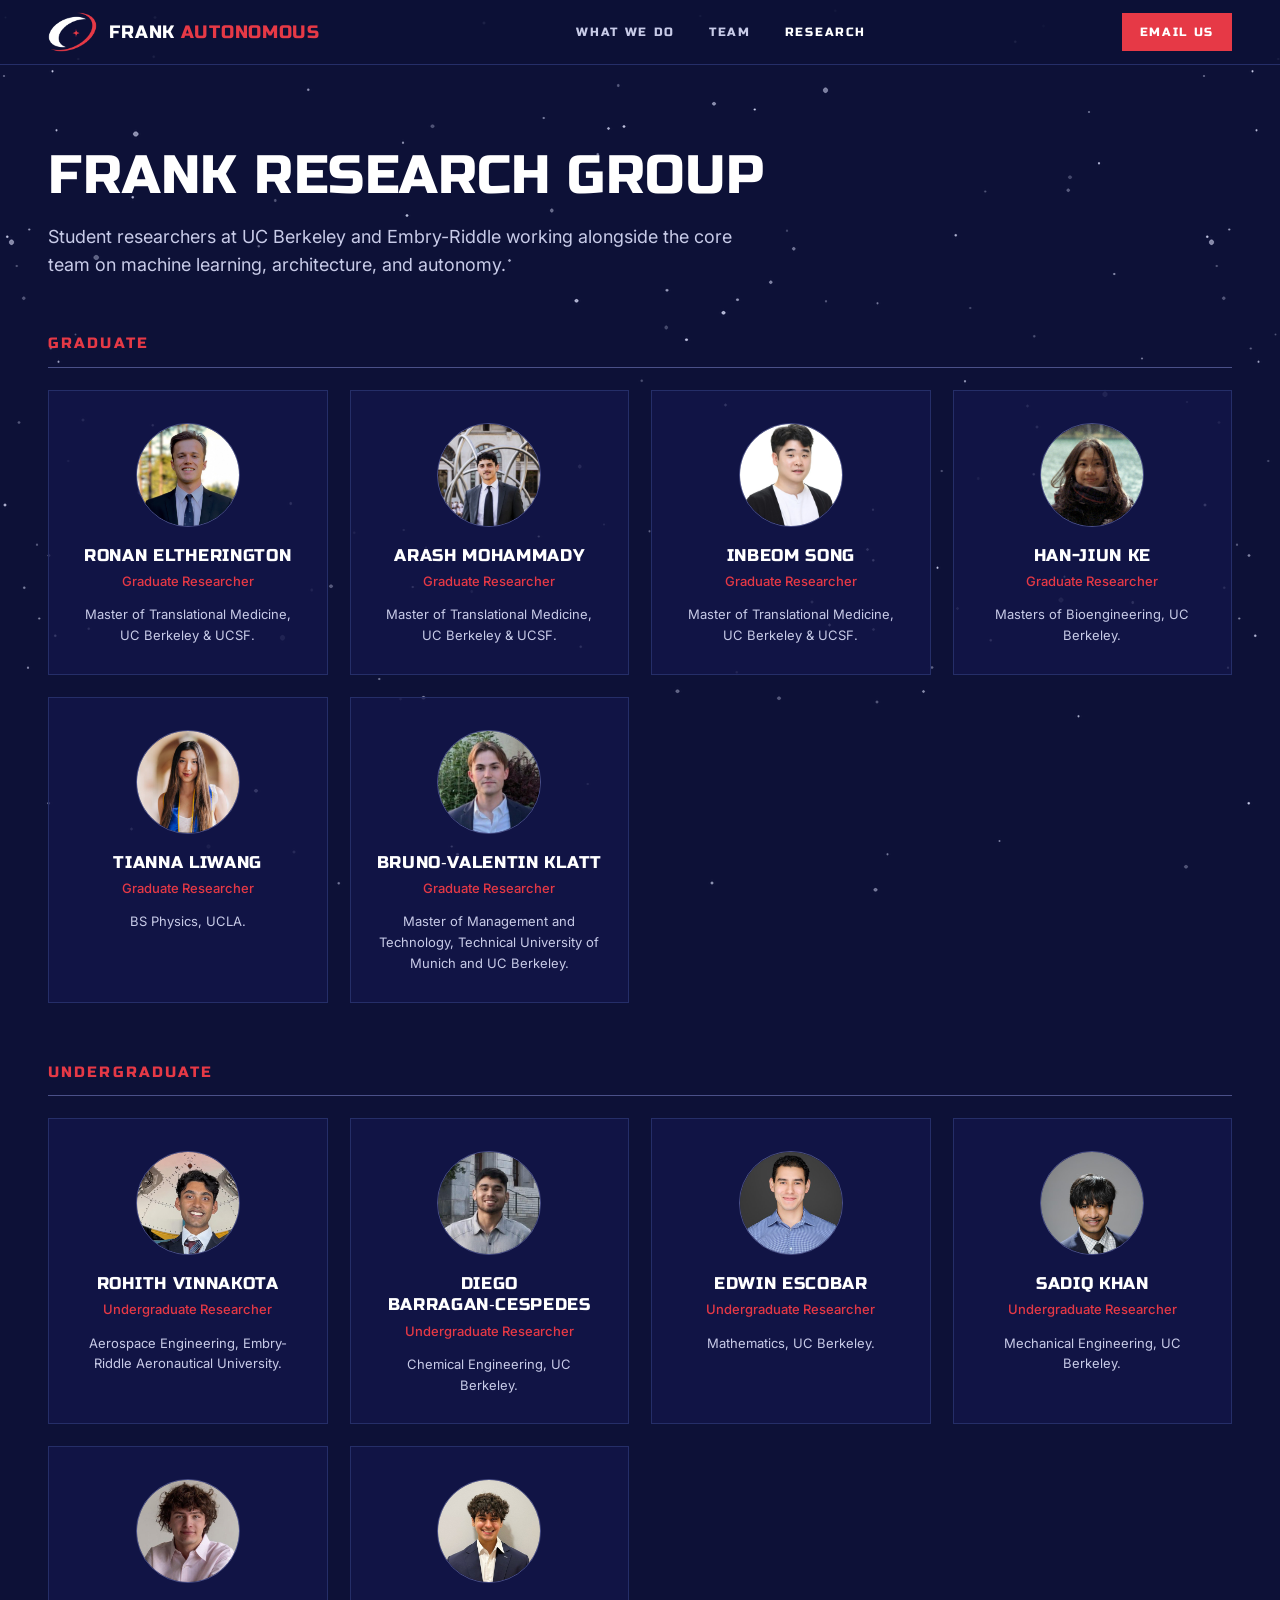
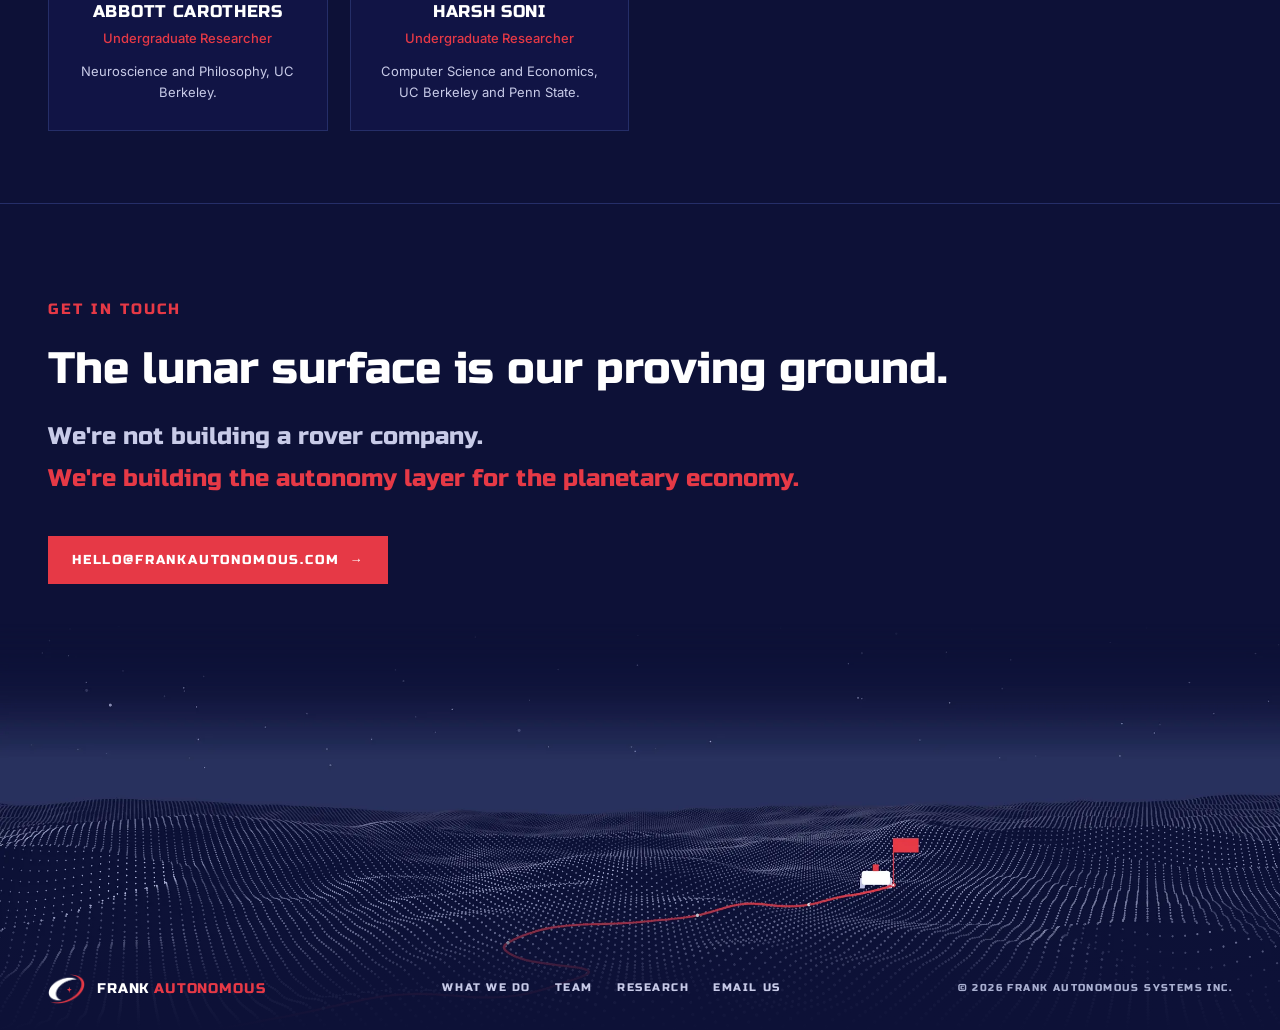
==== commit 8b9255b0: "Rewrite What we do from the pitch deck; take the deck's tagline What we do now follows the current d" ====
--- a/research/index.html
+++ b/research/index.html
@@ -22,7 +22,7 @@
 <link rel="preconnect" href="https://fonts.googleapis.com" />
 <link rel="preconnect" href="https://fonts.gstatic.com" crossorigin />
 <link href="https://fonts.googleapis.com/css2?family=Russo+One&family=Inter:wght@400;500;600;700&display=swap" rel="stylesheet" />
-<link rel="stylesheet" href="/css/site.css?v=2" />
+<link rel="stylesheet" href="/css/site.css?v=3" />
 </head>
 <body>
 
--- a/css/site.css
+++ b/css/site.css
@@ -211,7 +211,7 @@
   .btn:hover .arr { transform: translateX(4px); }
 
   /* ========== SECTIONS ========== */
-  section { padding: 96px 0; position: relative; }
+  section { padding: 72px 0; position: relative; }
   section.page { padding-top: 148px; }
 
   /* Titles are Lunar White; red is kept for labels, figures and the flag. */
@@ -240,51 +240,235 @@
     max-width: 720px;
   }
 
+  /* ========== WHAT WE DO ========== */
+  /* The deck's content slides, one per section: a statement, big red figures,
+     red Russo labels over plain text, and a source line. */
+
+  /* A red line under a title, where the deck dates or qualifies it. */
+  .section-kicker {
+    font-size: 17px;
+    line-height: 1.5;
+    color: var(--signal-red);
+    margin: -6px 0 22px;
+    max-width: 720px;
+  }
+  .lead {
+    font-size: clamp(19px, 2vw, 24px);
+    line-height: 1.4;
+    color: var(--lunar-white);
+    margin-bottom: 44px;
+  }
+
+  /* Three lines, the last in red (the deck's opening statement). */
+  .statement { margin: 26px 0 30px; max-width: 820px; }
+  .statement p {
+    font-size: clamp(20px, 2.3vw, 28px);
+    line-height: 1.35;
+    color: var(--lunar-white);
+  }
+  .statement p + p { margin-top: 0.7em; }
+  .statement .accent, .callout .accent { color: var(--signal-red); }
+
+  .label {
+    font-family: var(--display);
+    font-size: 13px;
+    letter-spacing: 0.12em;
+    line-height: 1.4;
+    text-transform: uppercase;
+    color: var(--signal-red);
+    margin-bottom: 8px;
+  }
+  .source {
+    font-size: 12px;
+    line-height: 1.5;
+    color: var(--muted);
+    margin-top: 34px;
+  }
+
+  .stat-grid {
+    display: grid;
+    grid-template-columns: repeat(3, 1fr);
+    gap: 36px 48px;
+  }
+  .stat .num, .spec .num {
+    font-family: var(--display);
+    color: var(--signal-red);
+    line-height: 1;
+    white-space: nowrap;
+  }
+  .stat .num { font-size: clamp(44px, 5.4vw, 68px); margin-bottom: 18px; }
+  .stat p {
+    font-size: 17px;
+    line-height: 1.55;
+    color: var(--starlight);
+    max-width: 330px;
+  }
+
+  .callout {
+    margin-top: 52px;
+    padding-top: 26px;
+    border-top: 1px solid var(--rule);
+  }
+  .callout p { font-size: clamp(18px, 1.9vw, 22px); line-height: 1.45; color: var(--lunar-white); }
+
+  /* Today against FRANK, side by side. */
+  .compare {
+    display: grid;
+    grid-template-columns: repeat(2, 1fr);
+    gap: 40px 48px;
+    margin-top: 6px;
+  }
+  .tag {
+    display: inline-block;
+    padding: 8px 14px 7px;
+    border: 1px solid var(--rule);
+    background: rgba(11,14,54,0.8);
+    color: var(--starlight);
+    font-family: var(--display);
+    font-size: 11px;
+    letter-spacing: 0.12em;
+    line-height: 1.3;
+    text-transform: uppercase;
+  }
+  .tag.red { background: var(--signal-red); border-color: var(--signal-red); color: var(--lunar-white); }
+
+  /* The deck's drawing, with its labels set in type over it. */
+  .diagram { position: relative; margin: 14px 0 20px; }
+  .diagram img { width: 100%; height: auto; }
+  .diagram span {
+    position: absolute;
+    font-size: clamp(10px, 1vw, 13px);
+    line-height: 1;
+    color: var(--starlight);
+    white-space: nowrap;
+  }
+  .diagram span.c { transform: translateX(-50%); }
+  .diagram span.hl { color: var(--lunar-white); }
+  .diagram span.c, .diagram span[style*="right:4%"] {
+    font-family: var(--display);
+    font-size: clamp(9px, 0.8vw, 11px);
+    letter-spacing: 0.12em;
+    text-transform: uppercase;
+  }
+
+  .rows > div {
+    display: grid;
+    grid-template-columns: 170px 1fr;
+    gap: 6px 18px;
+    padding: 13px 0;
+    border-top: 1px solid var(--panel-line);
+  }
+  .rows dt {
+    font-family: var(--display);
+    font-size: 11px;
+    letter-spacing: 0.12em;
+    line-height: 1.6;
+    text-transform: uppercase;
+    color: var(--muted);
+  }
+  .rows dd { font-size: 16px; line-height: 1.5; color: var(--starlight); }
+  .compare-col.frank .rows dt { color: var(--signal-red); }
+  .compare-col.frank .rows dd { color: var(--lunar-white); }
+
+  /* Picture beside text. .flip puts the picture on the right. */
+  .split {
+    display: grid;
+    grid-template-columns: minmax(0, 1fr) minmax(0, 1fr);
+    gap: 40px 56px;
+    align-items: center;
+  }
+  .split + .split { margin-top: 72px; }
+  .split.flip .shot { order: 2; }
+  .shot img { width: 100%; height: auto; border: 1px solid var(--panel-line); }
+  .shot figcaption {
+    font-family: var(--display);
+    font-size: 10px;
+    letter-spacing: 0.14em;
+    text-transform: uppercase;
+    color: var(--slate);
+    margin-top: 12px;
+  }
+
+  .spec-list { display: grid; gap: 22px; margin-bottom: 30px; }
+  .spec {
+    display: grid;
+    grid-template-columns: minmax(150px, 0.8fr) 1fr;
+    gap: 6px 22px;
+    align-items: center;
+  }
+  .spec .num { font-size: clamp(30px, 3.2vw, 40px); }
+  .spec p { font-size: 15px; line-height: 1.5; color: var(--starlight); }
+  p.body { font-size: 17px; line-height: 1.6; color: var(--starlight); }
+
+  .blocks { display: grid; gap: 30px; }
+  .blocks.three { grid-template-columns: repeat(3, 1fr); gap: 34px 48px; }
+  .block p { font-size: 16px; line-height: 1.6; color: var(--starlight); }
+  .block .expand {
+    font-family: var(--display);
+    font-size: 10px;
+    letter-spacing: 0.12em;
+    line-height: 1.5;
+    text-transform: uppercase;
+    color: var(--slate);
+    margin: -2px 0 10px;
+  }
+
+  /* Milestones along a rule; the first and the goal carry red date tags. */
+  .timeline {
+    list-style: none;
+    display: grid;
+    grid-template-columns: repeat(6, 1fr);
+    border-top: 1px solid var(--rule);
+    margin: 22px 0 60px;
+  }
+  .timeline li {
+    position: relative;
+    padding: 22px 14px 0 0;
+    display: flex;
+    flex-direction: column;
+    align-items: flex-start;
+    gap: 10px;
+  }
+  .timeline li::before {
+    content: '';
+    position: absolute;
+    top: -4px; left: 0;
+    width: 7px; height: 7px;
+    background: var(--starlight);
+  }
+  .timeline li.mark::before { background: var(--signal-red); }
+  .timeline .date {
+    padding: 6px 9px 5px;
+    border: 1px solid var(--rule);
+    font-family: var(--display);
+    font-size: 11px;
+    letter-spacing: 0.1em;
+    line-height: 1;
+    text-transform: uppercase;
+    color: var(--starlight);
+    white-space: nowrap;
+  }
+  .timeline .mark .date { background: var(--signal-red); border-color: var(--signal-red); color: var(--lunar-white); }
+  .timeline .what { font-size: 15px; line-height: 1.4; color: var(--lunar-white); }
+  .timeline .trl {
+    font-family: var(--display);
+    font-size: 10px;
+    letter-spacing: 0.12em;
+    line-height: 1.4;
+    text-transform: uppercase;
+    color: var(--slate);
+  }
+
   /* ========== PANELS ========== */
   /* One panel treatment for every card on the site. */
-  .sol-card, .member-card, .partner-card {
+  .member-card, .partner-card {
     background: rgba(20,23,74,0.78);
     border: 1px solid var(--panel-line);
     transition: background 0.2s, border-color 0.2s;
   }
-  .sol-card:hover, .member-card:hover, .partner-card:hover {
+  .member-card:hover, .partner-card:hover {
     background: var(--orbit-indigo);
     border-color: var(--rule);
-  }
-
-  /* ========== SOLUTION CARDS ========== */
-  .solution-grid {
-    display: grid;
-    grid-template-columns: repeat(3, 1fr);
-    gap: 22px;
-  }
-  .sol-card { padding: 34px 30px 34px; }
-  .sol-card .icon {
-    width: 44px; height: 44px;
-    margin: 0 0 26px;
-    color: var(--lunar-white);
-  }
-  .sol-card h3 {
-    font-family: var(--display);
-    font-weight: 400;
-    font-size: 22px;
-    color: var(--signal-red);
-    letter-spacing: 0.05em;
-    margin-bottom: 14px;
-  }
-  .sol-card .expand {
-    font-family: var(--display);
-    font-size: 10px;
-    letter-spacing: 0.12em;
-    line-height: 1.5;
-    text-transform: uppercase;
-    color: var(--slate);
-    margin: -8px 0 14px;
-  }
-  .sol-card p {
-    color: var(--starlight);
-    font-size: 15px;
-    line-height: 1.6;
   }
 
   /* ========== PEOPLE ========== */
@@ -554,9 +738,13 @@
     .nav-links { display: none; }
     .menu-toggle { display: block; }
     .nav-cta { display: none; }
-    .solution-grid { grid-template-columns: 1fr; }
+    .stat-grid, .compare, .split, .blocks.three { grid-template-columns: 1fr; }
+    .split.flip .shot { order: 0; }
+    .split + .split { margin-top: 56px; }
+    .timeline { grid-template-columns: repeat(3, 1fr); row-gap: 34px; border-top: none; }
+    .timeline li { border-top: 1px solid var(--rule); }
     .people-grid, .people-grid.three, .people-grid.trio { grid-template-columns: repeat(2, 1fr); }
-    section { padding: 72px 0; }
+    section { padding: 56px 0; }
     section.page { padding-top: 124px; }
     .cta-section { padding: 72px 0 32px; }
     footer { --footer-lift: 88px; }
@@ -579,6 +767,8 @@
 
   @media (max-width: 520px) {
     .partners-grid { grid-template-columns: 1fr; }
+    .timeline { grid-template-columns: repeat(2, 1fr); }
+    .rows > div, .spec { grid-template-columns: 1fr; }
   }
 
   /* Mobile menu */
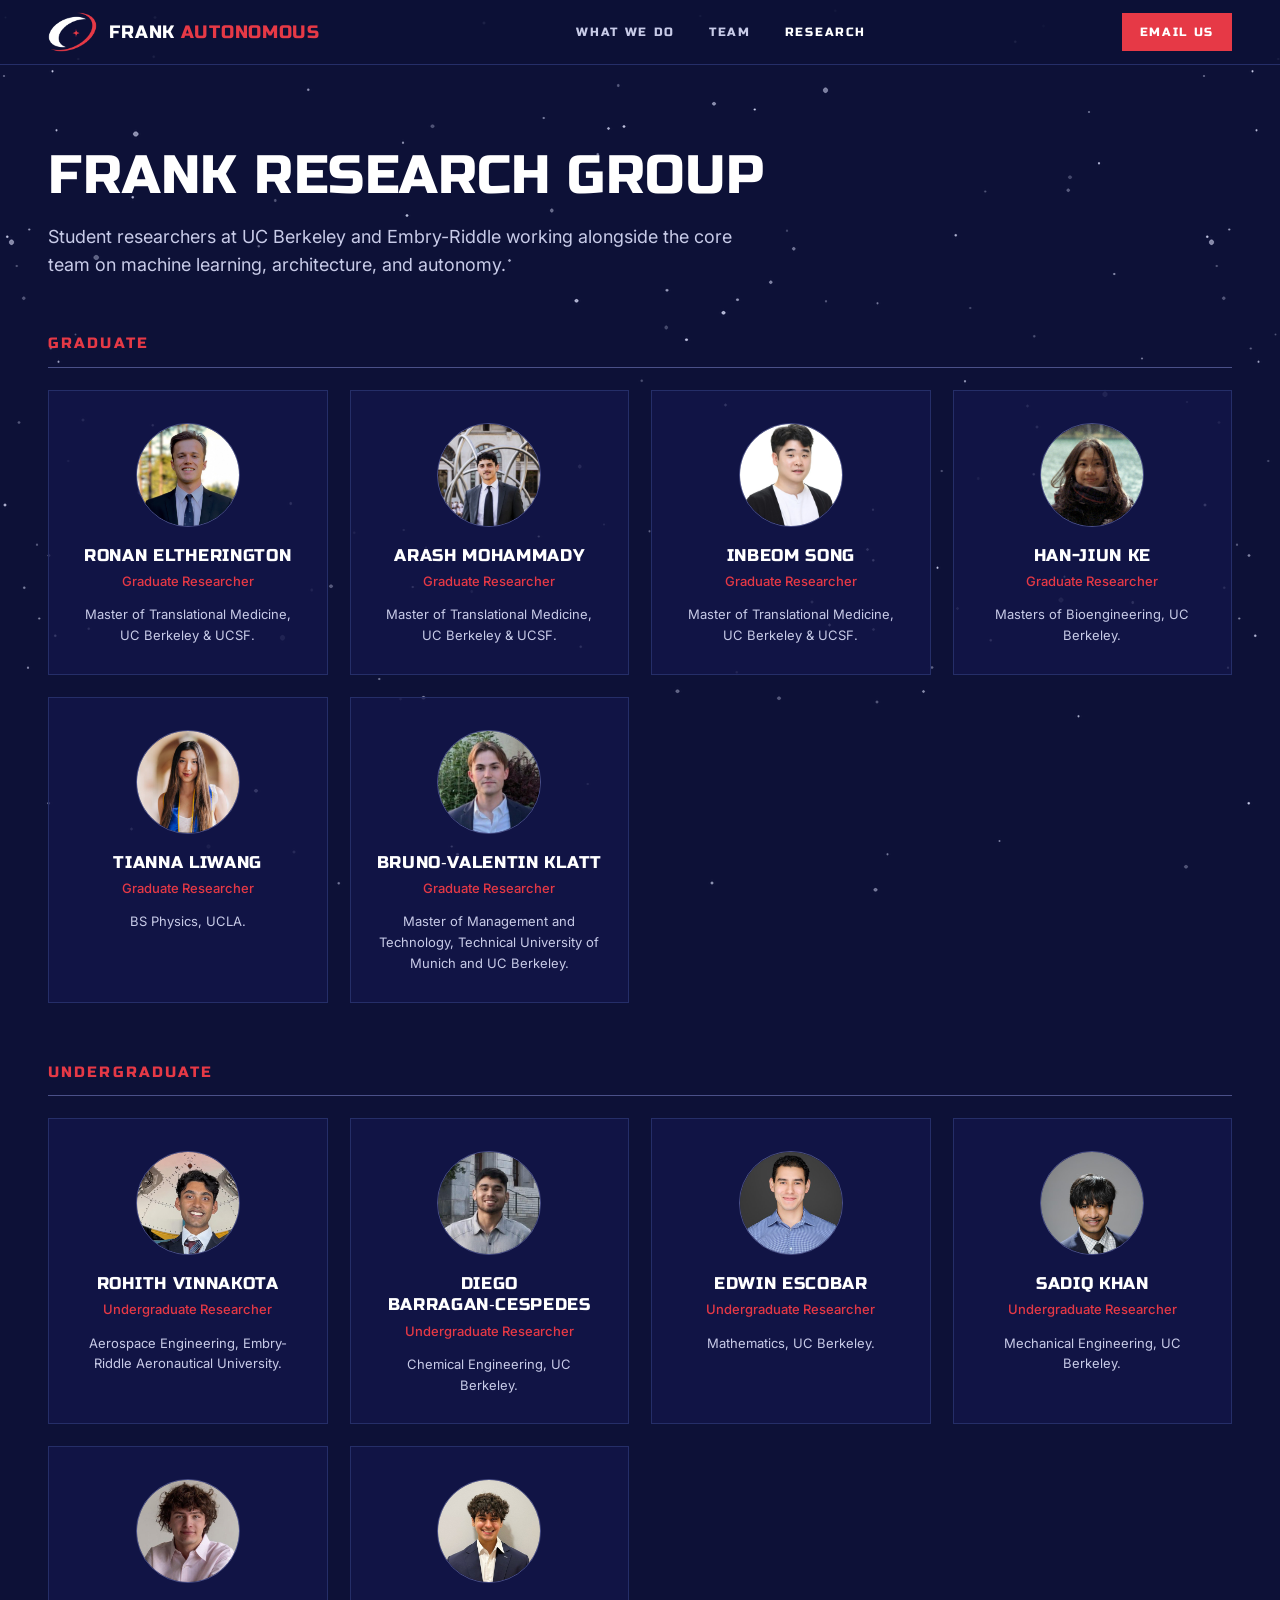
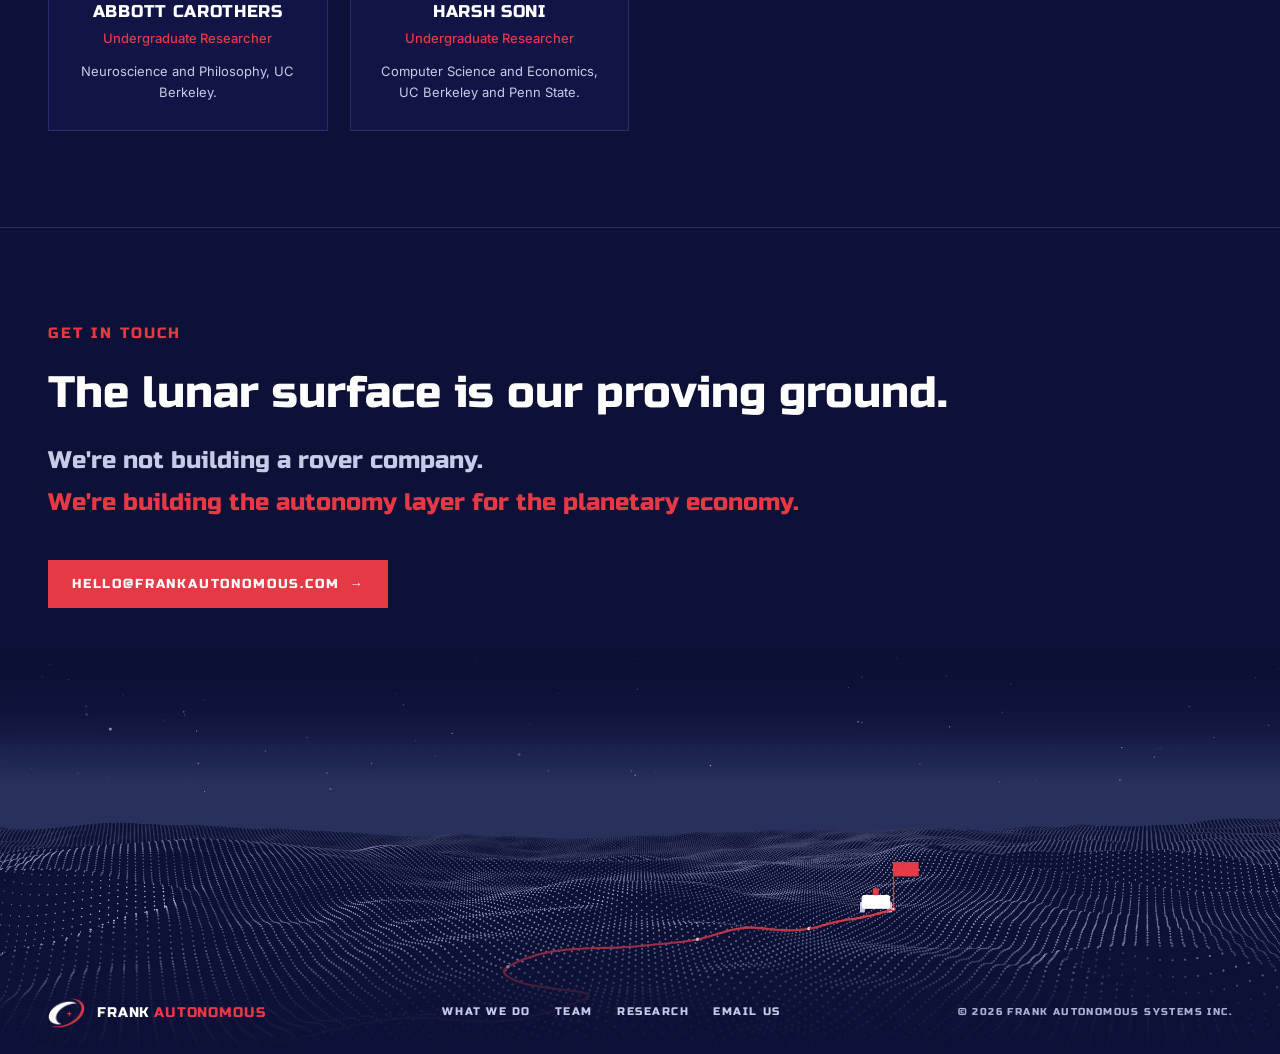
==== commit fb6715d9: "Cut What we do back to a paragraph and three cards The page had become the pitch deck laid out as a " ====
--- a/research/index.html
+++ b/research/index.html
@@ -22,7 +22,7 @@
 <link rel="preconnect" href="https://fonts.googleapis.com" />
 <link rel="preconnect" href="https://fonts.gstatic.com" crossorigin />
 <link href="https://fonts.googleapis.com/css2?family=Russo+One&family=Inter:wght@400;500;600;700&display=swap" rel="stylesheet" />
-<link rel="stylesheet" href="/css/site.css?v=3" />
+<link rel="stylesheet" href="/css/site.css?v=4" />
 </head>
 <body>
 
--- a/css/site.css
+++ b/css/site.css
@@ -211,7 +211,7 @@
   .btn:hover .arr { transform: translateX(4px); }
 
   /* ========== SECTIONS ========== */
-  section { padding: 72px 0; position: relative; }
+  section { padding: 96px 0; position: relative; }
   section.page { padding-top: 148px; }
 
   /* Titles are Lunar White; red is kept for labels, figures and the flag. */
@@ -240,235 +240,56 @@
     max-width: 720px;
   }
 
-  /* ========== WHAT WE DO ========== */
-  /* The deck's content slides, one per section: a statement, big red figures,
-     red Russo labels over plain text, and a source line. */
-
-  /* A red line under a title, where the deck dates or qualifies it. */
-  .section-kicker {
-    font-size: 17px;
-    line-height: 1.5;
-    color: var(--signal-red);
-    margin: -6px 0 22px;
-    max-width: 720px;
-  }
-  .lead {
-    font-size: clamp(19px, 2vw, 24px);
-    line-height: 1.4;
-    color: var(--lunar-white);
-    margin-bottom: 44px;
-  }
-
-  /* Three lines, the last in red (the deck's opening statement). */
-  .statement { margin: 26px 0 30px; max-width: 820px; }
-  .statement p {
-    font-size: clamp(20px, 2.3vw, 28px);
-    line-height: 1.35;
-    color: var(--lunar-white);
-  }
-  .statement p + p { margin-top: 0.7em; }
-  .statement .accent, .callout .accent { color: var(--signal-red); }
-
-  .label {
-    font-family: var(--display);
-    font-size: 13px;
-    letter-spacing: 0.12em;
-    line-height: 1.4;
-    text-transform: uppercase;
-    color: var(--signal-red);
-    margin-bottom: 8px;
-  }
-  .source {
-    font-size: 12px;
-    line-height: 1.5;
-    color: var(--muted);
-    margin-top: 34px;
-  }
-
-  .stat-grid {
+  /* ========== PANELS ========== */
+  /* One panel treatment for every card on the site. */
+  .sol-card, .member-card, .partner-card {
+    background: rgba(20,23,74,0.78);
+    border: 1px solid var(--panel-line);
+    transition: background 0.2s, border-color 0.2s;
+  }
+  .sol-card:hover, .member-card:hover, .partner-card:hover {
+    background: var(--orbit-indigo);
+    border-color: var(--rule);
+  }
+
+  /* ========== SOLUTION CARDS ========== */
+  .solution-grid {
     display: grid;
     grid-template-columns: repeat(3, 1fr);
-    gap: 36px 48px;
-  }
-  .stat .num, .spec .num {
-    font-family: var(--display);
+    gap: 22px;
+  }
+  .sol-card { padding: 34px 30px 34px; }
+  /* The picture runs edge to edge across the top of the card. */
+  .sol-card .shot {
+    width: calc(100% + 60px);
+    height: auto;
+    max-width: none;
+    margin: -34px -30px 28px;
+    aspect-ratio: 16 / 10;
+    object-fit: cover;
+    border-bottom: 1px solid var(--panel-line);
+  }
+  .sol-card h3 {
+    font-family: var(--display);
+    font-weight: 400;
+    font-size: 22px;
     color: var(--signal-red);
-    line-height: 1;
-    white-space: nowrap;
-  }
-  .stat .num { font-size: clamp(44px, 5.4vw, 68px); margin-bottom: 18px; }
-  .stat p {
-    font-size: 17px;
-    line-height: 1.55;
-    color: var(--starlight);
-    max-width: 330px;
-  }
-
-  .callout {
-    margin-top: 52px;
-    padding-top: 26px;
-    border-top: 1px solid var(--rule);
-  }
-  .callout p { font-size: clamp(18px, 1.9vw, 22px); line-height: 1.45; color: var(--lunar-white); }
-
-  /* Today against FRANK, side by side. */
-  .compare {
-    display: grid;
-    grid-template-columns: repeat(2, 1fr);
-    gap: 40px 48px;
-    margin-top: 6px;
-  }
-  .tag {
-    display: inline-block;
-    padding: 8px 14px 7px;
-    border: 1px solid var(--rule);
-    background: rgba(11,14,54,0.8);
-    color: var(--starlight);
-    font-family: var(--display);
-    font-size: 11px;
-    letter-spacing: 0.12em;
-    line-height: 1.3;
-    text-transform: uppercase;
-  }
-  .tag.red { background: var(--signal-red); border-color: var(--signal-red); color: var(--lunar-white); }
-
-  /* The deck's drawing, with its labels set in type over it. */
-  .diagram { position: relative; margin: 14px 0 20px; }
-  .diagram img { width: 100%; height: auto; }
-  .diagram span {
-    position: absolute;
-    font-size: clamp(10px, 1vw, 13px);
-    line-height: 1;
-    color: var(--starlight);
-    white-space: nowrap;
-  }
-  .diagram span.c { transform: translateX(-50%); }
-  .diagram span.hl { color: var(--lunar-white); }
-  .diagram span.c, .diagram span[style*="right:4%"] {
-    font-family: var(--display);
-    font-size: clamp(9px, 0.8vw, 11px);
-    letter-spacing: 0.12em;
-    text-transform: uppercase;
-  }
-
-  .rows > div {
-    display: grid;
-    grid-template-columns: 170px 1fr;
-    gap: 6px 18px;
-    padding: 13px 0;
-    border-top: 1px solid var(--panel-line);
-  }
-  .rows dt {
-    font-family: var(--display);
-    font-size: 11px;
-    letter-spacing: 0.12em;
-    line-height: 1.6;
-    text-transform: uppercase;
-    color: var(--muted);
-  }
-  .rows dd { font-size: 16px; line-height: 1.5; color: var(--starlight); }
-  .compare-col.frank .rows dt { color: var(--signal-red); }
-  .compare-col.frank .rows dd { color: var(--lunar-white); }
-
-  /* Picture beside text. .flip puts the picture on the right. */
-  .split {
-    display: grid;
-    grid-template-columns: minmax(0, 1fr) minmax(0, 1fr);
-    gap: 40px 56px;
-    align-items: center;
-  }
-  .split + .split { margin-top: 72px; }
-  .split.flip .shot { order: 2; }
-  .shot img { width: 100%; height: auto; border: 1px solid var(--panel-line); }
-  .shot figcaption {
-    font-family: var(--display);
-    font-size: 10px;
-    letter-spacing: 0.14em;
-    text-transform: uppercase;
-    color: var(--slate);
-    margin-top: 12px;
-  }
-
-  .spec-list { display: grid; gap: 22px; margin-bottom: 30px; }
-  .spec {
-    display: grid;
-    grid-template-columns: minmax(150px, 0.8fr) 1fr;
-    gap: 6px 22px;
-    align-items: center;
-  }
-  .spec .num { font-size: clamp(30px, 3.2vw, 40px); }
-  .spec p { font-size: 15px; line-height: 1.5; color: var(--starlight); }
-  p.body { font-size: 17px; line-height: 1.6; color: var(--starlight); }
-
-  .blocks { display: grid; gap: 30px; }
-  .blocks.three { grid-template-columns: repeat(3, 1fr); gap: 34px 48px; }
-  .block p { font-size: 16px; line-height: 1.6; color: var(--starlight); }
-  .block .expand {
+    letter-spacing: 0.05em;
+    margin-bottom: 14px;
+  }
+  .sol-card .expand {
     font-family: var(--display);
     font-size: 10px;
     letter-spacing: 0.12em;
     line-height: 1.5;
     text-transform: uppercase;
     color: var(--slate);
-    margin: -2px 0 10px;
-  }
-
-  /* Milestones along a rule; the first and the goal carry red date tags. */
-  .timeline {
-    list-style: none;
-    display: grid;
-    grid-template-columns: repeat(6, 1fr);
-    border-top: 1px solid var(--rule);
-    margin: 22px 0 60px;
-  }
-  .timeline li {
-    position: relative;
-    padding: 22px 14px 0 0;
-    display: flex;
-    flex-direction: column;
-    align-items: flex-start;
-    gap: 10px;
-  }
-  .timeline li::before {
-    content: '';
-    position: absolute;
-    top: -4px; left: 0;
-    width: 7px; height: 7px;
-    background: var(--starlight);
-  }
-  .timeline li.mark::before { background: var(--signal-red); }
-  .timeline .date {
-    padding: 6px 9px 5px;
-    border: 1px solid var(--rule);
-    font-family: var(--display);
-    font-size: 11px;
-    letter-spacing: 0.1em;
-    line-height: 1;
-    text-transform: uppercase;
-    color: var(--starlight);
-    white-space: nowrap;
-  }
-  .timeline .mark .date { background: var(--signal-red); border-color: var(--signal-red); color: var(--lunar-white); }
-  .timeline .what { font-size: 15px; line-height: 1.4; color: var(--lunar-white); }
-  .timeline .trl {
-    font-family: var(--display);
-    font-size: 10px;
-    letter-spacing: 0.12em;
-    line-height: 1.4;
-    text-transform: uppercase;
-    color: var(--slate);
-  }
-
-  /* ========== PANELS ========== */
-  /* One panel treatment for every card on the site. */
-  .member-card, .partner-card {
-    background: rgba(20,23,74,0.78);
-    border: 1px solid var(--panel-line);
-    transition: background 0.2s, border-color 0.2s;
-  }
-  .member-card:hover, .partner-card:hover {
-    background: var(--orbit-indigo);
-    border-color: var(--rule);
+    margin: -8px 0 14px;
+  }
+  .sol-card p {
+    color: var(--starlight);
+    font-size: 15px;
+    line-height: 1.6;
   }
 
   /* ========== PEOPLE ========== */
@@ -738,13 +559,9 @@
     .nav-links { display: none; }
     .menu-toggle { display: block; }
     .nav-cta { display: none; }
-    .stat-grid, .compare, .split, .blocks.three { grid-template-columns: 1fr; }
-    .split.flip .shot { order: 0; }
-    .split + .split { margin-top: 56px; }
-    .timeline { grid-template-columns: repeat(3, 1fr); row-gap: 34px; border-top: none; }
-    .timeline li { border-top: 1px solid var(--rule); }
+    .solution-grid { grid-template-columns: 1fr; }
     .people-grid, .people-grid.three, .people-grid.trio { grid-template-columns: repeat(2, 1fr); }
-    section { padding: 56px 0; }
+    section { padding: 72px 0; }
     section.page { padding-top: 124px; }
     .cta-section { padding: 72px 0 32px; }
     footer { --footer-lift: 88px; }
@@ -767,8 +584,6 @@
 
   @media (max-width: 520px) {
     .partners-grid { grid-template-columns: 1fr; }
-    .timeline { grid-template-columns: repeat(2, 1fr); }
-    .rows > div, .spec { grid-template-columns: 1fr; }
   }
 
   /* Mobile menu */
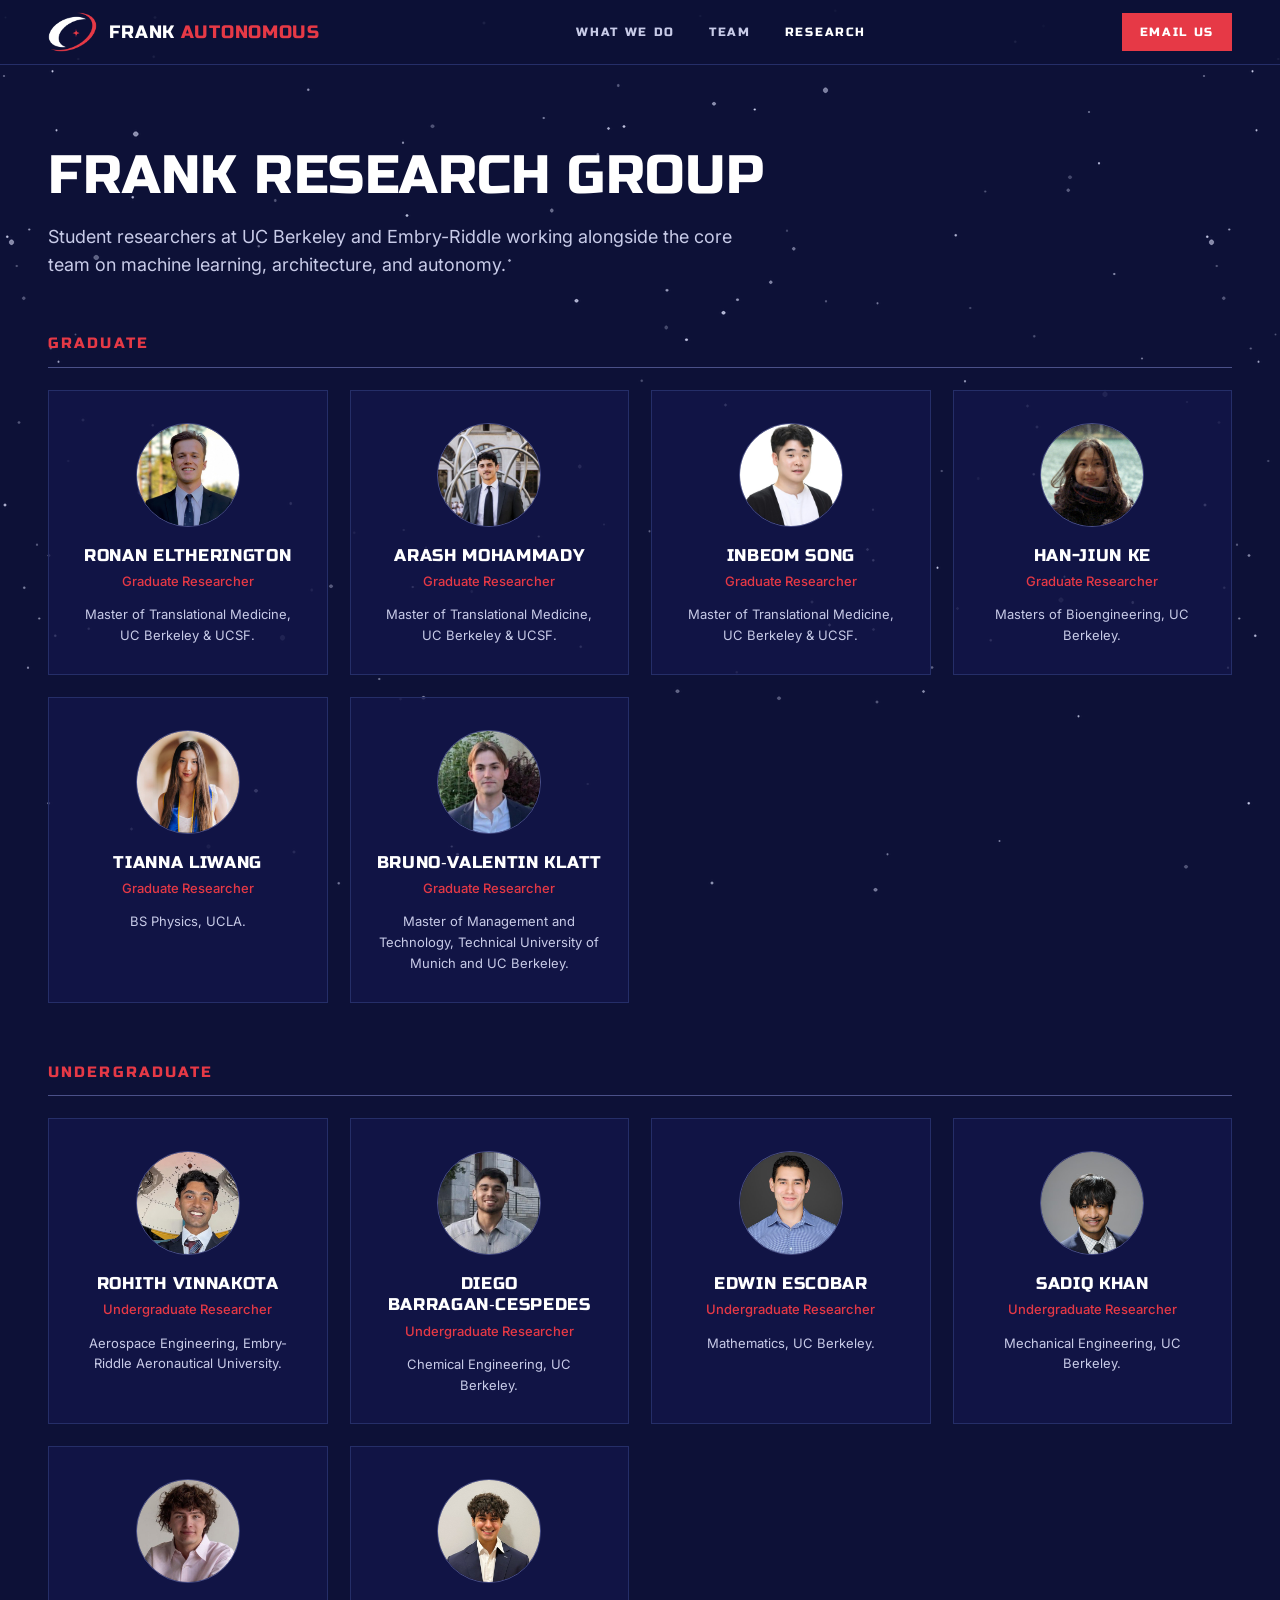
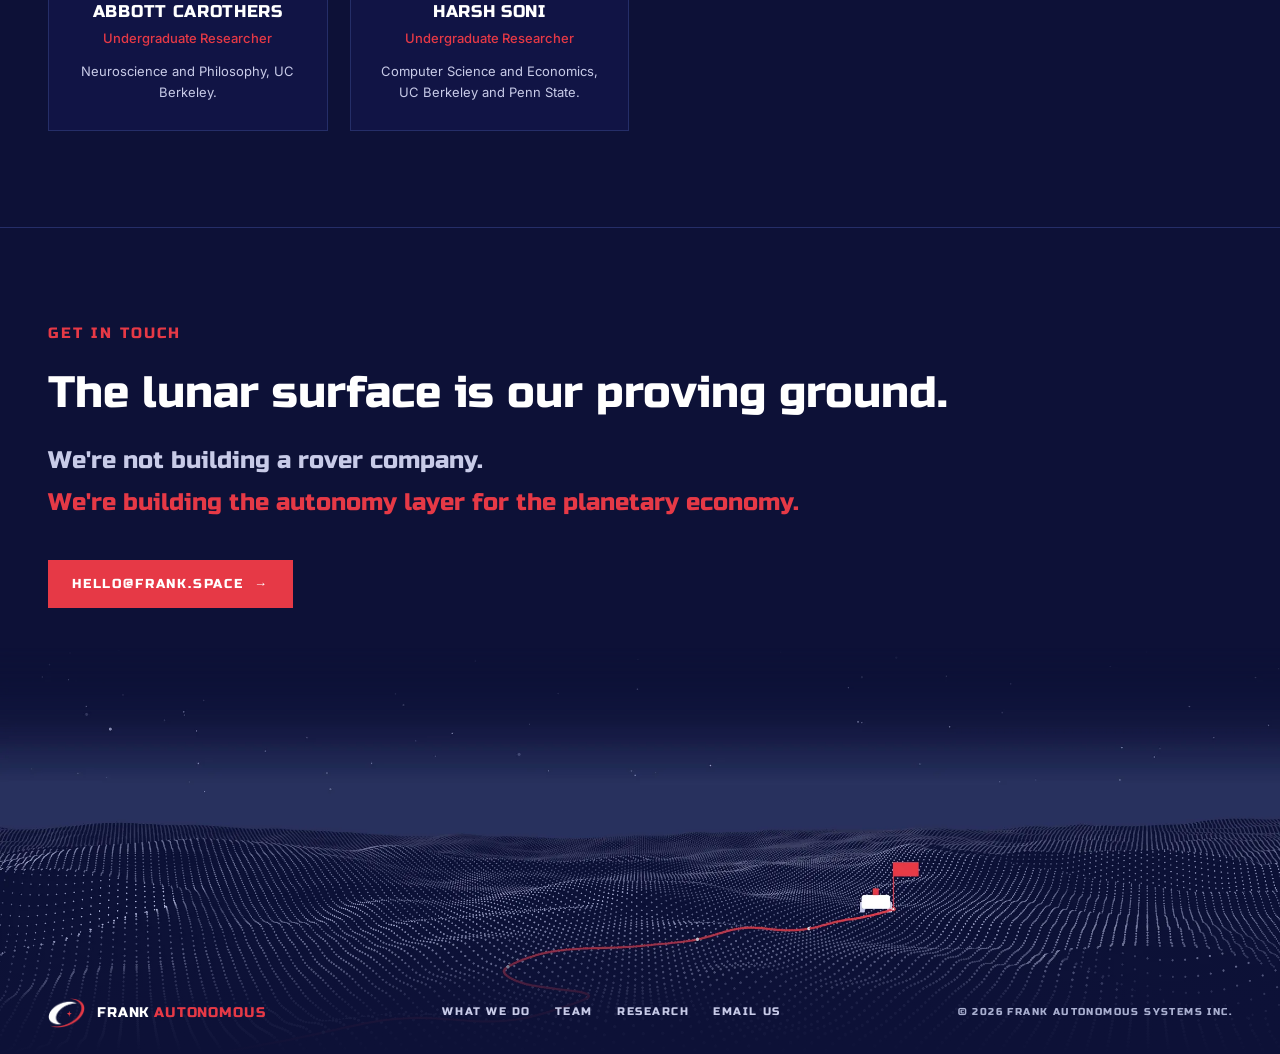
==== commit 8392c500: "Change the contact address to hello@frank.space Every mailto link, the contact button and the README" ====
--- a/research/index.html
+++ b/research/index.html
@@ -22,7 +22,7 @@
 <link rel="preconnect" href="https://fonts.googleapis.com" />
 <link rel="preconnect" href="https://fonts.gstatic.com" crossorigin />
 <link href="https://fonts.googleapis.com/css2?family=Russo+One&family=Inter:wght@400;500;600;700&display=swap" rel="stylesheet" />
-<link rel="stylesheet" href="/css/site.css?v=4" />
+<link rel="stylesheet" href="/css/site.css?v=5" />
 </head>
 <body>
 
@@ -38,7 +38,7 @@
       <a href="/team/">Team</a>
       <a href="/research/" class="active">Research</a>
     </div>
-    <a href="mailto:hello@frankautonomous.com" class="nav-cta">Email us</a>
+    <a href="mailto:hello@frank.space" class="nav-cta">Email us</a>
     <button class="menu-toggle" aria-label="Menu" onclick="toggleMenu()">
       <svg width="24" height="24" viewBox="0 0 24 24" fill="none" stroke="currentColor" stroke-width="2">
         <line x1="3" y1="6"  x2="21" y2="6"/>
@@ -51,7 +51,7 @@
     <a href="/what/" onclick="toggleMenu()">What we do</a>
     <a href="/team/" onclick="toggleMenu()">Team</a>
     <a href="/research/" class="active" onclick="toggleMenu()">Research</a>
-    <a href="mailto:hello@frankautonomous.com" onclick="toggleMenu()">Email us</a>
+    <a href="mailto:hello@frank.space" onclick="toggleMenu()">Email us</a>
   </div>
 </nav>
 
@@ -184,8 +184,8 @@
     </div>
 
     <div class="ask-cta reveal">
-      <a href="mailto:hello@frankautonomous.com" class="btn btn-primary">
-        hello@frankautonomous.com <span class="arr">→</span>
+      <a href="mailto:hello@frank.space" class="btn btn-primary">
+        hello@frank.space <span class="arr">→</span>
       </a>
     </div>
   </div>
@@ -202,7 +202,7 @@
         <a href="/what/">What we do</a>
         <a href="/team/">Team</a>
         <a href="/research/">Research</a>
-          <a href="mailto:hello@frankautonomous.com">Email us</a>
+          <a href="mailto:hello@frank.space">Email us</a>
       </div>
       <div class="footer-meta">© 2026 FRANK AUTONOMOUS SYSTEMS INC.</div>
     </div>
--- a/css/site.css
+++ b/css/site.css
@@ -242,55 +242,82 @@
 
   /* ========== PANELS ========== */
   /* One panel treatment for every card on the site. */
-  .sol-card, .member-card, .partner-card {
+  .member-card, .partner-card {
     background: rgba(20,23,74,0.78);
     border: 1px solid var(--panel-line);
     transition: background 0.2s, border-color 0.2s;
   }
-  .sol-card:hover, .member-card:hover, .partner-card:hover {
+  .member-card:hover, .partner-card:hover {
     background: var(--orbit-indigo);
     border-color: var(--rule);
   }
 
-  /* ========== SOLUTION CARDS ========== */
-  .solution-grid {
+  /* ========== WHAT WE DO ========== */
+  /* Mostly pictures: the deck's one-operator drawing, then two photographs. */
+
+  /* Today against FRANK, side by side, each under its tag. */
+  .compare {
     display: grid;
-    grid-template-columns: repeat(3, 1fr);
-    gap: 22px;
-  }
-  .sol-card { padding: 34px 30px 34px; }
-  /* The picture runs edge to edge across the top of the card. */
-  .sol-card .shot {
-    width: calc(100% + 60px);
+    grid-template-columns: repeat(2, 1fr);
+    gap: 36px 48px;
+  }
+  .tag {
+    display: inline-block;
+    padding: 8px 14px 7px;
+    border: 1px solid var(--rule);
+    background: rgba(11,14,54,0.8);
+    color: var(--starlight);
+    font-family: var(--display);
+    font-size: 11px;
+    letter-spacing: 0.12em;
+    line-height: 1.3;
+    text-transform: uppercase;
+  }
+  .tag.red { background: var(--signal-red); border-color: var(--signal-red); color: var(--lunar-white); }
+
+  /* The drawing's labels are set in type over it, placed by percentage. */
+  .diagram { position: relative; margin-top: 14px; }
+  .diagram img { width: 100%; height: auto; }
+  .diagram span {
+    position: absolute;
+    font-size: clamp(10px, 1vw, 13px);
+    line-height: 1;
+    color: var(--starlight);
+    white-space: nowrap;
+  }
+  .diagram .hl { color: var(--lunar-white); }
+  .diagram .place {
+    font-family: var(--display);
+    font-size: clamp(9px, 0.8vw, 11px);
+    letter-spacing: 0.12em;
+    text-transform: uppercase;
+    transform: translateX(-50%);
+  }
+  .diagram .place.end { transform: none; }
+
+  /* Two photographs, each with a red title and one line. */
+  .shots {
+    display: grid;
+    grid-template-columns: repeat(2, 1fr);
+    gap: 40px 48px;
+    margin-top: 64px;
+  }
+  .shot img {
+    width: 100%;
     height: auto;
-    max-width: none;
-    margin: -34px -30px 28px;
-    aspect-ratio: 16 / 10;
+    aspect-ratio: 4 / 3;
     object-fit: cover;
-    border-bottom: 1px solid var(--panel-line);
-  }
-  .sol-card h3 {
+    border: 1px solid var(--panel-line);
+  }
+  .shot h3 {
     font-family: var(--display);
     font-weight: 400;
     font-size: 22px;
+    letter-spacing: 0.05em;
     color: var(--signal-red);
-    letter-spacing: 0.05em;
-    margin-bottom: 14px;
-  }
-  .sol-card .expand {
-    font-family: var(--display);
-    font-size: 10px;
-    letter-spacing: 0.12em;
-    line-height: 1.5;
-    text-transform: uppercase;
-    color: var(--slate);
-    margin: -8px 0 14px;
-  }
-  .sol-card p {
-    color: var(--starlight);
-    font-size: 15px;
-    line-height: 1.6;
-  }
+    margin: 22px 0 8px;
+  }
+  .shot p { font-size: 16px; line-height: 1.6; color: var(--starlight); }
 
   /* ========== PEOPLE ========== */
   /* Every person - team, advisory board, research group - gets the same box:
@@ -559,7 +586,7 @@
     .nav-links { display: none; }
     .menu-toggle { display: block; }
     .nav-cta { display: none; }
-    .solution-grid { grid-template-columns: 1fr; }
+    .compare, .shots { grid-template-columns: 1fr; }
     .people-grid, .people-grid.three, .people-grid.trio { grid-template-columns: repeat(2, 1fr); }
     section { padding: 72px 0; }
     section.page { padding-top: 124px; }
